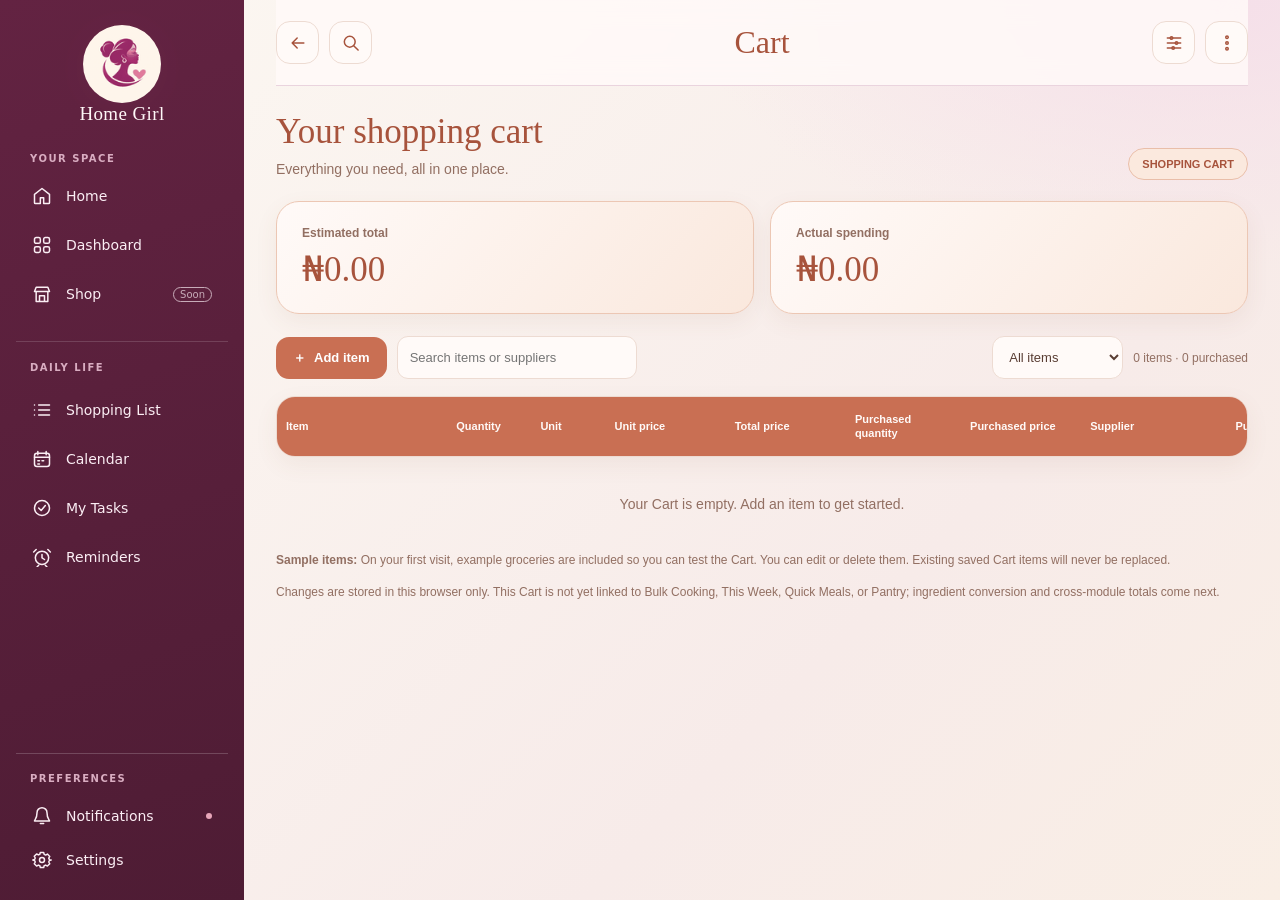
==== nourishment/cart.html @ fc5a4ea6 "HG-CART-005: align Cart header controls with Bulk Cooking and label demo items" ====
<!DOCTYPE html>
<html lang="en">
<head>
<meta charset="UTF-8">
<meta name="viewport" content="width=device-width, initial-scale=1.0">
<meta name="theme-color" content="#c96f53">
<title>Cart | Home Girl</title>
<link rel="stylesheet" href="homegirl-integration.css?v=hg-nourishment-001">
<link rel="stylesheet" href="hg-sidebar.css?v=hg-nour-006">
<link rel="stylesheet" href="cart.css?v=hg-cart-005">
</head>
<body data-hg-section="cart" >
<svg class="svg-defs" xmlns="http://www.w3.org/2000/svg" aria-hidden="true">
<symbol id="i-home" viewBox="0 0 24 24"><path d="m3 10 9-7 9 7v10a1 1 0 0 1-1 1h-6v-7h-4v7H4a1 1 0 0 1-1-1z"/></symbol>
<symbol id="i-grid" viewBox="0 0 24 24"><rect x="3" y="3" width="7" height="7" rx="2"/><rect x="14" y="3" width="7" height="7" rx="2"/><rect x="3" y="14" width="7" height="7" rx="2"/><rect x="14" y="14" width="7" height="7" rx="2"/></symbol>
<symbol id="i-store" viewBox="0 0 24 24"><path d="M3 9h18l-2-5H5zM5 9v12h14V9M9 21v-7h6v7"/></symbol>
<symbol id="i-list" viewBox="0 0 24 24"><path d="M8 6h13M8 12h13M8 18h13M3 6h.01M3 12h.01M3 18h.01"/></symbol>
<symbol id="i-calendar" viewBox="0 0 24 24"><rect x="3" y="5" width="18" height="16" rx="3"/><path d="M7 3v4M17 3v4M3 10h18M7 14h2M12 14h2M7 18h2"/></symbol>
<symbol id="i-check" viewBox="0 0 24 24"><circle cx="12" cy="12" r="9"/><path d="m8 12 3 3 5-6"/></symbol>
<symbol id="i-alarm" viewBox="0 0 24 24"><circle cx="12" cy="13" r="8"/><path d="M12 9v4l3 2M5 3 2 6M19 3l3 3M8 22l-2 2M16 22l2 2"/></symbol>
<symbol id="i-bell" viewBox="0 0 24 24"><path d="M18 8a6 6 0 0 0-12 0c0 8-3 8-3 10h18c0-2-3-2-3-10M10 21h4"/></symbol>
<symbol id="i-settings" viewBox="0 0 24 24"><path d="M10 3h4l.6 2.3 1.8.8 2.1-1.2 2.8 2.8-1.2 2.1.8 1.8L23 12l-2.1.6-.8 1.8 1.2 2.1-2.8 2.8-2.1-1.2-1.8.8L14 21h-4l-.6-2.1-1.8-.8-2.1 1.2-2.8-2.8 1.2-2.1-.8-1.8L1 12l2.1-.6.8-1.8-1.2-2.1 2.8-2.8 2.1 1.2 1.8-.8z"/><circle cx="12" cy="12" r="3"/></symbol>
<symbol id="i-chevron" viewBox="0 0 24 24"><path d="m9 5 7 7-7 7"/></symbol>
<symbol id="i-chef" viewBox="0 0 24 24"><path d="M6 14a5 5 0 0 1-1-10 5 5 0 0 1 7-1 5 5 0 0 1 7 1 5 5 0 0 1-1 10v6H6zM6 16h12"/></symbol>
<symbol id="i-heart" viewBox="0 0 24 24"><path d="M20 5a5 5 0 0 0-7 0l-1 1-1-1a5 5 0 0 0-7 7l8 9 8-9a5 5 0 0 0 0-7z"/></symbol>
<symbol id="i-lotus" viewBox="0 0 24 24"><path d="M12 20c-3-3-5-6-5-9 0-3 2-6 5-8 3 2 5 5 5 8 0 3-2 6-5 9zM12 20c-5 0-9-3-10-9 4 0 7 2 10 9zM12 20c5 0 9-3 10-9-4 0-7 2-10 9z"/></symbol>
<symbol id="i-tools" viewBox="0 0 24 24"><path d="m4 20 9-9M14 4a6 6 0 0 0 6 6l-5 5-6-6 5-5zM3 17l4 4M4 4l6 6"/></symbol>
<symbol id="i-coins" viewBox="0 0 24 24"><ellipse cx="12" cy="6" rx="8" ry="3"/><path d="M4 6v5c0 2 16 2 16 0V6M4 11v5c0 2 16 2 16 0v-5M4 16v3c0 3 16 3 16 0v-3"/></symbol>
<symbol id="i-spark" viewBox="0 0 24 24"><path d="m12 2 2.5 7.5L22 12l-7.5 2.5L12 22l-2.5-7.5L2 12l7.5-2.5z"/></symbol>
<symbol id="i-sun" viewBox="0 0 24 24"><circle cx="12" cy="12" r="4"/><path d="M12 2v3M12 19v3M2 12h3M19 12h3M5 5l2 2M17 17l2 2M5 19l2-2M17 7l2-2"/></symbol>
<symbol id="i-arrow" viewBox="0 0 24 24"><path d="m5 12 14 0M13 6l6 6-6 6"/></symbol>
<symbol id="i-back" viewBox="0 0 24 24"><path d="m15 5-7 7 7 7"/></symbol>
</svg>
<aside class="sidebar" id="desktop-sidebar" aria-label="Main navigation">
 <button class="sidebar-edge-toggle" id="sidebar-edge-toggle" type="button" aria-label="Collapse sidebar" aria-controls="desktop-sidebar" aria-expanded="true" title="Collapse sidebar"><svg><use href="#i-chevron"/></svg></button>
 <div class="sidebar-scroll">
 <div class="sidebar-brand"><img src="../assets/home-girl-logo.png" alt="Home Girl logo"><span class="sidebar-brand-title">Home Girl</span></div>
 <div class="sidebar-section-label">YOUR SPACE</div>
 <nav class="side-links">
  <a class="nav-item" href="../index.html"><svg><use href="#i-home"/></svg><span class="nav-text">Home</span></a>
  <a class="nav-item" href="../index.html?view=dashboard"><svg><use href="#i-grid"/></svg><span class="nav-text">Dashboard</span></a>
  <a class="nav-item" href="../index.html?view=shop"><svg><use href="#i-store"/></svg><span class="nav-text">Shop</span> <span class="soon nav-text">Soon</span></a>
  <div class="sidebar-section-label secondary-label">DAILY LIFE</div>
  <a class="nav-item" href="../index.html?view=shopping"><svg><use href="#i-list"/></svg><span class="nav-text">Shopping List</span></a>
  <a class="nav-item" href="../index.html?view=calendar"><svg><use href="#i-calendar"/></svg><span class="nav-text">Calendar</span></a>
  <a class="nav-item" href="../index.html?view=tasks"><svg><use href="#i-check"/></svg><span class="nav-text">My Tasks</span></a>
  <a class="nav-item" href="../index.html?view=reminders"><svg><use href="#i-alarm"/></svg><span class="nav-text">Reminders</span></a>
 </nav>
 <div class="sidebar-foot"><div class="sidebar-section-label">PREFERENCES</div><a class="nav-item" href="../index.html?view=notifications"><svg><use href="#i-bell"/></svg><span class="nav-text">Notifications</span> <span class="tiny-dot"></span></a><a class="nav-item" href="../index.html?view=settings"><svg><use href="#i-settings"/></svg><span class="nav-text">Settings</span></a></div>
 </div>
</aside><header class="hg-mobile-shell" aria-label="Home Girl mobile header">
  <a class="hg-mobile-brand" href="../index.html" aria-label="Home Girl Home"><img src="../assets/home-girl-logo.png" alt="Home Girl logo"></a>
  <div class="hg-mobile-header-actions">
    <a class="hg-mobile-action" href="../index.html?view=notifications" aria-label="Notifications"><svg aria-hidden="true"><use href="#i-bell"/></svg></a>
    <a class="hg-mobile-action" href="../index.html?view=settings" aria-label="Settings"><svg aria-hidden="true"><use href="#i-settings"/></svg></a>
  </div>
</header>
<p class="hg-mobile-system-kicker">NOURISHMENT OS</p>
  <header class="app-header">
    <nav class="header-side" aria-label="Page navigation">
      <a class="icon-button cart-back-button" href="nourishment-os.html" aria-label="Back to Nourishment OS" title="Back to Nourishment OS"><svg viewBox="0 0 24 24" aria-hidden="true"><path d="M19 12H5m6-6-6 6 6 6"/></svg></a>
      <button class="icon-button cart-header-search" id="cartHeaderSearch" type="button" aria-label="Search Cart" title="Search Cart"><svg viewBox="0 0 24 24" aria-hidden="true"><circle cx="10.5" cy="10.5" r="6.5"/><path d="m15.5 15.5 5 5"/></svg></button>
      <span class="cart-mobile-mark" aria-hidden="true"><svg viewBox="0 0 24 24"><path d="M3 5h2l2.3 11h11.5l2-8H6M10 20h.01M18 20h.01"/></svg></span>
    </nav>
    <div class="header-title">Cart</div>
    <nav class="header-side right" aria-label="Page tools">
      <button class="icon-button" id="cartHeaderFilter" type="button" aria-label="Filter Cart" title="Filter Cart"><svg viewBox="0 0 24 24" aria-hidden="true"><path d="M4 6h16M4 12h16M4 18h16"/><circle cx="9" cy="6" r="1.5"/><circle cx="15" cy="12" r="1.5"/><circle cx="11" cy="18" r="1.5"/></svg></button>
      <button class="icon-button" id="cartHeaderMore" type="button" aria-label="More Cart options" aria-expanded="false" aria-controls="cartMorePanel" title="More Cart options"><svg viewBox="0 0 24 24" aria-hidden="true"><circle cx="12" cy="5" r="1.5"/><circle cx="12" cy="12" r="1.5"/><circle cx="12" cy="19" r="1.5"/></svg></button>
    </nav>
  </header>
  <div class="cart-more-panel" id="cartMorePanel" hidden>
    <button type="button" id="cartMoreAdd">Add an item</button>
    <button type="button" id="cartClearFilters">Clear search and filters</button>
  </div>
  <main class="main-content">
    <section class="cart-intro" aria-label="Cart introduction">
      <div><h1>Your shopping cart</h1><p>Everything you need, all in one place.</p></div>
      <span class="cart-tag">SHOPPING CART</span>
    </section>
    <section class="cart-totals" aria-label="Cart totals">
      <div class="cart-total"><span>Estimated total</span><strong id="estimatedTotal" aria-live="polite">₦0.00</strong></div>
      <div class="cart-total"><span>Actual spending</span><strong id="actualTotal" aria-live="polite">₦0.00</strong></div>
    </section>
    <div class="cart-toolbar">
      <div class="cart-tools-left">
        <button id="cartAdd" class="cart-add" type="button"><span aria-hidden="true">＋</span> Add item</button>
        <input id="cartSearch" class="cart-search" type="search" placeholder="Search items or suppliers" aria-label="Search Cart">
      </div>
      <div class="cart-tools-right">
        <select id="cartFilter" class="cart-filter" aria-label="Filter Cart"><option value="all">All items</option><option value="unpurchased">Not purchased</option><option value="purchased">Purchased</option></select>
        <span id="cartCount" class="cart-count" aria-live="polite">0 items · 0 purchased</span>
      </div>
    </div>
    <section aria-label="Cart items">
      <div class="cart-table-shell" role="region" aria-label="Shopping Cart table, horizontally scrollable on tablets" tabindex="0">
        <table class="cart-table">
          <thead><tr>
            <th scope="col">Item</th>
            <th scope="col">Quantity</th>
            <th scope="col">Unit</th>
            <th scope="col">Unit price</th>
            <th scope="col">Total price</th>
            <th scope="col">Purchased quantity</th>
            <th scope="col">Purchased price</th>
            <th scope="col">Supplier</th>
            <th scope="col">Purchased</th>
            <th scope="col">Date</th>
            <th scope="col" aria-label="Item actions"></th>
          </tr></thead>
          <tbody id="cartRows"></tbody>
        </table>
      </div>
      <p id="cartEmpty" class="cart-empty">Your Cart is empty. Add an item to get started.</p>
      <p class="cart-note"><strong>Sample items:</strong> On your first visit, example groceries are included so you can test the Cart. You can edit or delete them. Existing saved Cart items will never be replaced.</p>
      <p class="cart-note">Changes are stored in this browser only. This Cart is not yet linked to Bulk Cooking, This Week, Quick Meals, or Pantry; ingredient conversion and cross-module totals come next.</p>
      <p id="cartStatus" class="cart-note" role="status"></p>
    </section>
  </main>
<script src="cart.js?v=hg-cart-005"></script>
<script src="hg-sidebar.js?v=hg-nour-002" defer></script>
<nav class="hg-mobile-bottom-nav" aria-label="Primary navigation">
  <a href="../index.html?view=dashboard"><svg aria-hidden="true"><use href="#i-grid"/></svg><span>Dashboard</span></a>
  <a class="selected" href="../index.html"><svg aria-hidden="true"><use href="#i-home"/></svg><span>Home</span></a>
  <a href="../index.html?view=shop"><svg aria-hidden="true"><use href="#i-store"/></svg><span>Shop</span></a>
</nav>
</body>
</html>
---- nourishment/homegirl-integration.css ----
/* HG-NOUR-001 — Home Girl | Rich Soft Premium integration layer.
   Imported screen styles and scripts remain intact. This sheet handles only
   common application chrome, colour harmony, consistent typography/spacing.
   Per-section accent colours are intentionally retained. */
:root{
  --hg-plum:#722b4d;--hg-plum-deep:#4e2039;--hg-cream:#fffaf8;
  --hg-paper:#fbf6f2;--hg-rose:#eed5df;--hg-muted:#8c7180;
  --hg-shadow:0 10px 34px rgba(94,46,73,.11);
  --paper:#f8eee9;--paper-light:#fff7f1;--paper2:#f8eee9;
  --ink:#54283e;--brown:#725665;--warm-brown:#725665;
  --parchment:#f8eee9;--cream:#fffaf8;
  --plum:#722b4d;--deep-plum:#722b4d;--deep-plum-dark:#4e2039;
  --blue:#607b9b;--menu-blue:#607b9b;
  --cook:#833653;--green:#69835f;--ochre:#ad8536;
  --coral:#cb806c;--teal:#548986;--mauve:#916583;
}
html,body{max-width:100%;overflow-x:clip}
body{
  background:radial-gradient(ellipse 57% 41% at 95% 0%,#f5dfe9 0%,transparent 72%),
    linear-gradient(135deg,#fcf8f2,#f7ebe9 68%,#f9eee5)!important;
  min-height:100dvh;color:#54283e;
  padding-left:224px;
}
body::before,body:before{background:none!important;pointer-events:none}
body,button,input,textarea,select{font-family:Arial,Helvetica,sans-serif}
h1,h2,h3,.card strong,.header-title,.menu-title,.section-title,.intro h1,
.dish-name,.title,.panel-title{font-family:Georgia,'Times New Roman',serif}
button,a,[role="button"]{-webkit-tap-highlight-color:transparent}
a:focus-visible,button:focus-visible,input:focus-visible,select:focus-visible,textarea:focus-visible{
 outline:3px solid #b66e93!important;outline-offset:3px;
}
/* Shared desktop navigation: same dark plum rail and small brand as the Home Screen. */
.hg-shell-nav{
 position:fixed;z-index:60;inset:0 auto 0 0;width:224px;
 display:flex;flex-direction:column;gap:24px;padding:24px 16px 20px;
 background:linear-gradient(178deg,#67223f,#4d1b35 70%,#39182c);
 border-right:1px solid #3b1e31;
 box-shadow:5px 0 25px #44132b1b;
 color:#fff8f5;overflow-y:auto;overscroll-behavior:contain;
 scrollbar-width:thin;scrollbar-color:#9f6d85 transparent;
}
.hg-shell-brand{display:flex;align-items:center;gap:10px;flex-shrink:0;color:#fff8f4;font:24px Georgia,serif;letter-spacing:-.025em}
.hg-shell-brand img{width:50px;height:50px;object-fit:contain;border-radius:12px}
.hg-shell-nav nav{display:flex!important;flex-direction:column!important;align-items:stretch!important;
 gap:7px!important;width:100%;padding:0;margin:0;font-family:Arial,Helvetica,sans-serif!important;
 font-size:13px!important}
.hg-shell-nav nav a{color:#f0dce6!important;text-decoration:none!important;
 border:1px solid transparent;border-radius:13px;padding:13px 12px;
 display:flex;align-items:center;gap:12px;min-height:45px;white-space:normal;
 font-family:Arial,Helvetica,sans-serif!important;transform:none!important}
.hg-shell-nav nav a:hover,.hg-shell-nav nav a:focus-visible{
 color:#fff!important;background:#ffffff1c!important;border-color:#ffffff25}
.hg-shell-nav nav a[aria-current="page"]{
 background:#f2d6e3!important;color:#57243f!important;border-color:#f8e6ee!important;
 box-shadow:0 5px 12px #2a0f211c}
.hg-shell-nav nav a span{display:inline}
.hg-shell-tagline{margin-top:auto;color:#e5b5c9;font:italic 13px Georgia,serif;line-height:1.6}
.hg-mobile-shell{display:none}
/* Legacy screen headers are functional subheaders beneath the common shell. */
body .site-header,body .app-header{
 background:#fffaf8d9!important;backdrop-filter:blur(12px);
 border-bottom:1px solid #ead4de!important;
 color:var(--hg-plum-deep);
}
body .site-header{padding-left:clamp(18px,3vw,45px);padding-right:clamp(18px,3vw,45px)}
body .site-header nav a{color:var(--hg-plum-deep)}
body .site-header nav a:hover{color:var(--hg-plum)}
/* Form fields and panels get a shared elevated surface rather than heavy parchment. */
body input:not([type="checkbox"]):not([type="radio"]),
body select,body textarea{
 border-radius:11px;
}
body .panel,body .card,body .dish-row,body .popover,
body .table-wrap,body .menu-board,body .form-panel{
 box-shadow:var(--hg-shadow);
}
/* Nourishment landing: retain identity by section, but use Home Girl card proportions. */
body[data-hg-section="landing"] main{max-width:1090px}
body[data-hg-section="landing"] .intro{margin-bottom:34px}
body[data-hg-section="landing"] h1{font:400 clamp(33px,3.5vw,49px)/1.14 Georgia,serif;color:var(--hg-plum)}
body[data-hg-section="landing"] .system-grid{gap:17px;grid-template-columns:repeat(3,minmax(0,1fr))}
body[data-hg-section="landing"] .system-grid .card{
 min-height:205px;border-width:1px!important;border-radius:23px;
 background:#fffcf9;padding:23px;gap:11px;box-shadow:var(--hg-shadow);
}
body[data-hg-section="landing"] .system-grid .card .icon{width:75px;height:75px}
body[data-hg-section="landing"] .system-grid .card strong{font:400 22px/1.18 Georgia,serif}
body[data-hg-section="landing"] .system-grid .card.menu{background:#d9e5f0;color:#456583}
body[data-hg-section="landing"] .system-grid .card.cook{background:#edc9d8;color:#7d3455}
body[data-hg-section="landing"] .system-grid .card.week{background:#dbe8d6;color:#5c7955}
body[data-hg-section="landing"] .system-grid .card.maker{background:#f3dfb7;color:#906824}
body[data-hg-section="landing"] .system-grid .card.shopping{background:#f4d6c9;color:#ad6654}
body[data-hg-section="landing"] .system-grid .card.pantry{background:#cfe8e3;color:#497a74}
body[data-hg-section="landing"] .system-grid .card.history{background:#e5d1e3;color:#805778}
body[data-hg-section="landing"] .system-grid .card:hover{transform:translateY(-3px);filter:saturate(1.07)}
body[data-hg-section="landing"] .system-grid .card.hg-pending{cursor:not-allowed;opacity:.83}
body[data-hg-section="landing"] .system-grid .card.hg-pending::after{
 content:'COMING LATER';font:700 9px Arial,sans-serif;letter-spacing:.11em;
 background:#fffaf8bd;border-radius:999px;padding:6px 9px;color:#69435a;
}
body[data-hg-section="landing"] .history{grid-column:auto}
/* Accent choices still belong to each section, rather than forcing all pages plum. */
body[data-hg-section="menu"]{--menu-blue:#5b7897}
body[data-hg-section="cook"]{--deep-plum:#853a59;--deep-plum-dark:#622344}
body[data-hg-section="week"]{--green:#69835f}
body[data-hg-section="form"]{--menu-blue:#5b7897}
@media(max-width:1050px){
 body{padding-left:190px}
 .hg-shell-nav{width:190px;padding-inline:10px}
 .hg-shell-brand{font-size:21px}
 body[data-hg-section="landing"] .system-grid{grid-template-columns:repeat(2,minmax(0,1fr))}
}
@media(max-width:759px){
 body{padding-left:0;padding-top:65px;touch-action:pan-y pinch-zoom}
 .hg-shell-nav{display:none}
 .hg-mobile-shell{
  display:flex;align-items:center;justify-content:space-between;gap:12px;
  position:fixed;z-index:70;top:0;left:0;right:0;height:65px;
  padding:9px 17px;background:#fff9f7ec;backdrop-filter:blur(15px);
  border-bottom:1px solid #ead4de;box-shadow:0 3px 14px #62234212;
 }
 .hg-mobile-shell a{font:700 12px Arial,sans-serif;color:#652742;text-decoration:none;
  border-radius:10px;padding:8px 10px;white-space:nowrap}
 .hg-mobile-shell a:first-child{display:flex;align-items:center;gap:8px;font:20px Georgia,serif;padding:0}
 .hg-mobile-shell img{height:42px;width:42px;object-fit:contain;border-radius:10px}
 body .site-header,body .app-header{min-height:66px}
 body[data-hg-section="landing"] .system-grid{grid-template-columns:repeat(2,minmax(0,1fr));gap:11px}
 body[data-hg-section="landing"] .system-grid .card{min-height:153px;padding:15px 10px;border-radius:19px}
 body[data-hg-section="landing"] .system-grid .card .icon{width:55px;height:55px}
 body[data-hg-section="landing"] .system-grid .card strong{font-size:17px;text-align:center}
 body[data-hg-section="landing"] main{width:min(100% - 30px,520px);padding:30px 0 68px}
 body[data-hg-section="landing"] .intro{margin-bottom:23px}
 body[data-hg-section="landing"] h1{font-size:clamp(30px,8vw,42px)}
 body[data-hg-section="landing"] footer{padding-top:35px}
}
@media(max-width:380px){
 .hg-mobile-shell{padding-inline:11px}
 .hg-mobile-shell a:first-child{font-size:18px}
 body[data-hg-section="landing"] .system-grid .card{min-height:143px}
}
/* Landing uses the Home Girl rail or mobile brand strip as its single header. */
body[data-hg-section="landing"] > .site-header{display:none}
body[data-hg-section="landing"] .system-grid .card.history{width:auto}
/* Finish the seven-card Nourishment grid with a centered History card. */
body[data-hg-section="landing"] .system-grid .card.history{
 grid-column:2;justify-self:stretch;width:auto;
}
body[data-hg-section="form"] .site-header .brand{display:none}
@media(max-width:1050px){
 body[data-hg-section="landing"] .system-grid .card.history{
  grid-column:1/-1;width:calc((100% - 17px)/2);justify-self:center;
 }
}
@media(max-width:759px){
 body[data-hg-section="landing"] .system-grid .card.history{
  width:calc((100% - 11px)/2);
 }
}
---- nourishment/hg-sidebar.css ----
/* HG-NOUR-002. Matched to the Home Girl desktop sidebar and system-card rhythm.
   Existing Nourishment navigation, scripts and section accent colours are preserved. */
:root{--plum:#632342;--shadow:0 12px 32px rgba(98,35,66,.08),0 2px 6px rgba(98,35,66,.03)}
body{padding-left:244px!important}
.svg-defs{position:absolute;width:0;height:0;overflow:hidden}
.sidebar,.sidebar *{box-sizing:border-box}
.sidebar{
  position:fixed;inset:0 auto 0 0;z-index:60;
  display:flex;flex-direction:column;width:244px;height:100dvh;min-height:0;
  padding:0;overflow:visible;color:#fff8f8;
  background:linear-gradient(160deg,#632342,#4e1c34);
  transition:width .22s ease;
  font-family:Inter,ui-sans-serif,system-ui,-apple-system,BlinkMacSystemFont,"Segoe UI",sans-serif
}
.sidebar-scroll{display:flex;flex-direction:column;gap:0;min-height:0;height:100%;width:100%;
 padding:25px 16px 18px;overflow-y:auto;overflow-x:hidden;scrollbar-width:thin;
 scrollbar-color:#b78b9d transparent;overscroll-behavior:contain}
.sidebar-brand{display:flex;align-items:center;flex-direction:column;gap:0;margin-bottom:18px;
 font:19px Georgia,serif;letter-spacing:.02em}
.sidebar-brand img{width:78px;height:78px;object-fit:cover;border-radius:50%;mix-blend-mode:screen;
 filter:drop-shadow(0 4px 12px #29071d40)}
.sidebar-section-label{font:750 10px Inter,ui-sans-serif,system-ui,sans-serif;letter-spacing:.15em;
 color:#d9adc1;padding:6px 14px 10px;margin-top:4px;white-space:nowrap;overflow:hidden}
.sidebar-section-label.secondary-label{margin-top:20px;padding-top:20px;border-top:1px solid #ffffff26}
.sidebar .side-links{display:flex!important;flex-direction:column!important;align-items:stretch!important;
 gap:5px!important;width:100%;font-size:14px!important}
.sidebar .nav-item{display:flex;align-items:center;gap:14px;min-height:44px;flex-shrink:0;
 padding:0 16px;border:0;border-radius:14px;background:transparent;
 color:#fbeef4;text-decoration:none;text-align:left;white-space:nowrap;
 font:400 14px Inter,ui-sans-serif,system-ui,sans-serif;transition:background .15s;transform:none!important}
.sidebar .nav-item svg{height:20px;width:20px;flex:none;stroke:currentColor;stroke-width:1.8}
.sidebar .nav-item:hover,.sidebar .nav-item:focus-visible{background:#ffffff17;color:#fbeef4}
.sidebar .nav-item.active{background:linear-gradient(120deg,#fff8f6,#f4dfe4);
 color:var(--plum);box-shadow:0 7px 18px #340d2530;font-weight:700}
.sidebar .nav-text{min-width:0;white-space:nowrap;overflow:hidden;text-overflow:ellipsis}
.sidebar .soon{font-size:10px;opacity:.68;border:1px solid currentColor;border-radius:20px;
 padding:1px 6px;margin-left:auto}
.sidebar-foot{margin-top:auto;padding-top:15px;border-top:1px solid #ffffff30;flex-shrink:0}
.sidebar-foot .sidebar-section-label{padding-top:0}
.sidebar .tiny-dot{width:6px;height:6px;border-radius:50%;background:#e7a6b9;margin-left:auto}
.sidebar-edge-toggle{position:absolute;top:112px;right:-14px;width:28px;height:44px;
 display:flex;align-items:center;justify-content:center;border:1px solid #e6d2dc;
 border-radius:20px;background:#fff7fa;color:var(--plum);box-shadow:0 4px 13px #4b173628;
 opacity:0;pointer-events:auto;transform:translateX(-5px);
 transition:opacity .18s,transform .18s;z-index:8;cursor:pointer}
.sidebar:hover .sidebar-edge-toggle,.sidebar-edge-toggle:hover,.sidebar-edge-toggle:focus-visible{
 opacity:1;transform:translateX(0)}
.sidebar-edge-toggle svg{width:17px;height:17px;transform:rotate(180deg);
 stroke:currentColor;fill:none;stroke-width:1.8}
body.sidebar-collapsed{padding-left:58px!important}
body.sidebar-collapsed .sidebar{width:58px}
body.sidebar-collapsed .sidebar-scroll{padding:17px 6px 14px}
body.sidebar-collapsed .sidebar-brand{margin:0 0 13px;min-height:40px}
body.sidebar-collapsed .sidebar-brand img{width:38px;height:38px}
body.sidebar-collapsed .sidebar-brand-title,body.sidebar-collapsed .sidebar-section-label,
body.sidebar-collapsed .sidebar .nav-text,body.sidebar-collapsed .sidebar .soon,
body.sidebar-collapsed .sidebar .tiny-dot{display:none}
body.sidebar-collapsed .sidebar .side-links{gap:7px!important}
body.sidebar-collapsed .sidebar .nav-item{min-height:43px;width:46px;
 margin-inline:auto;justify-content:center;padding:0;gap:0}
body.sidebar-collapsed .sidebar .nav-item svg{height:20px;width:20px}
body.sidebar-collapsed .sidebar-edge-toggle{opacity:1}
body.sidebar-collapsed .sidebar-edge-toggle svg{transform:none}
/* Match Home Girl's exact system-card size, text placement, border and radius. */
body[data-hg-section="landing"] .system-grid{gap:17px;grid-template-columns:repeat(3,minmax(0,1fr))}
body[data-hg-section="landing"] .system-grid .card{
 position:relative;display:flex;flex-direction:column;align-items:flex-start;justify-content:flex-start;
 text-align:left;min-height:178px;padding:21px;gap:0;
 border:1px solid rgba(96,43,72,.12)!important;border-radius:22px;
 box-shadow:0 7px 23px #62314A18;
 text-decoration:none;transition:transform .16s,box-shadow .16s; 
}
body[data-hg-section="landing"] .system-grid .card:hover,
body[data-hg-section="landing"] .system-grid .card:focus-visible{
 transform:translateY(-4px);box-shadow:0 16px 31px #62314A29;filter:none;
}
body[data-hg-section="landing"] .system-grid .card .icon{
 display:grid;place-items:center;flex:none;
 width:56px;height:57px;margin:0 0 19px;
}
body[data-hg-section="landing"] .system-grid .card .icon svg{
 width:35px;height:35px;stroke-width:1.8;
}
body[data-hg-section="landing"] .system-grid .card strong{
 display:block;text-align:left;
 font:730 16px/1.2 Inter,ui-sans-serif,system-ui,-apple-system,BlinkMacSystemFont,"Segoe UI",sans-serif;
 letter-spacing:-.025em;color:#54283E;
}
body[data-hg-section="landing"] .system-grid .card.hg-pending::after{
 position:absolute;right:12px;bottom:12px;margin:0;font-size:8px;
}
/* Keep a balanced centered seventh card while following the Home card grid. */
body[data-hg-section="landing"] .system-grid .card.history{grid-column:2;width:auto;justify-self:stretch}
@media(min-width:1600px){
 .sidebar{width:275px}body{padding-left:275px!important}
 body[data-hg-section="landing"] .system-grid .card{min-height:205px;padding:25px}
}
@media(min-width:760px) and (max-width:1020px){
 .sidebar{width:196px}.sidebar-scroll{padding:22px 10px 16px}
 body{padding-left:196px!important}
 body.sidebar-collapsed{padding-left:54px!important}
 body.sidebar-collapsed .sidebar{width:54px}
 body.sidebar-collapsed .sidebar-scroll{padding-inline:4px}
 body[data-hg-section="landing"] .system-grid{grid-template-columns:repeat(2,minmax(0,1fr))}
 body[data-hg-section="landing"] .system-grid .card{min-height:160px}
 body[data-hg-section="landing"] .system-grid .card.history{grid-column:1/-1;
 width:calc((100% - 17px)/2);justify-self:center}
}
@media(max-width:759px){
 body,body.sidebar-collapsed{padding-left:0!important}
 .sidebar{display:none}
 body[data-hg-section="landing"] .system-grid{grid-template-columns:repeat(2,minmax(0,1fr));gap:12px}
 body[data-hg-section="landing"] .system-grid .card{
   min-height:153px;padding:15px;border-radius:20px
 }
 body[data-hg-section="landing"] .system-grid .card .icon{
   width:48px;height:49px;margin-bottom:13px
 }
 body[data-hg-section="landing"] .system-grid .card .icon svg{width:31px;height:31px}
 body[data-hg-section="landing"] .system-grid .card strong{
   font-size:14px;line-height:1.2;text-align:left
 }
 body[data-hg-section="landing"] .system-grid .card.history{
   grid-column:1/-1;width:calc((100% - 12px)/2);justify-self:center
 }
}
@media(max-width:380px){
 body[data-hg-section="landing"] .system-grid .card{min-height:143px}
}
@media(prefers-reduced-motion:reduce){
 .sidebar,.sidebar-edge-toggle,body[data-hg-section="landing"] .system-grid .card{transition:none}
}

/* HG-NOUR-003 — Screenshot-matched Home Girl visual parity.
   Keep the individual Nourishment card palettes; correct shared metrics only. */
.sidebar .nav-item svg,
.sidebar .sidebar-edge-toggle svg{
 display:block!important;
 width:20px!important;height:20px!important;
 flex:0 0 20px!important;
 fill:none!important;stroke:currentColor!important;stroke-width:1.8!important;
 stroke-linecap:round!important;stroke-linejoin:round!important;
 visibility:visible!important;opacity:1!important;
}
.sidebar .nav-item svg use{stroke:inherit;fill:none}
.sidebar .nav-item.active{background:linear-gradient(120deg,#fff8f6,#f4dfe4)!important;color:#632342!important}
body[data-hg-section="landing"] .intro{
 display:flex;flex-direction:column;align-items:flex-start;text-align:left;
 margin-bottom:24px;padding:4px 0 12px;
}
body[data-hg-section="landing"] .intro .ornament{display:none}
body[data-hg-section="landing"] .intro h1{
 font:400 clamp(28px,3vw,40px)/1.15 Georgia,"Times New Roman",serif;
 color:#632342;letter-spacing:-.025em;text-align:left;
}
body[data-hg-section="landing"] .system-grid .card .icon{
 display:flex;align-items:center;justify-content:flex-start;
 width:56px;height:57px;margin:0 0 19px;
}
body[data-hg-section="landing"] .system-grid .card .icon svg{
 display:block;width:48px!important;height:48px!important;
 max-width:48px;max-height:48px;fill:none;
 stroke:currentColor;stroke-width:6!important;
 stroke-linecap:round;stroke-linejoin:round;
}
body[data-hg-section="landing"] .system-grid .card strong{
 color:#54283e!important;font-weight:730!important;
 font-family:Inter,ui-sans-serif,system-ui,-apple-system,BlinkMacSystemFont,"Segoe UI",sans-serif!important;
 text-align:left!important;letter-spacing:-.025em!important;
}
body[data-hg-section="landing"] .system-grid .card{
 min-height:178px;justify-content:flex-start;text-align:left;
 border-width:1px!important;border-style:solid!important;
 border-color:rgba(96,43,72,.12)!important;
}
@media(min-width:1600px){
 body[data-hg-section="landing"] .system-grid .card{min-height:205px}
}
@media(max-width:759px){
 body[data-hg-section="landing"] .intro{margin-bottom:18px}
 body[data-hg-section="landing"] .intro h1{font-size:clamp(26px,7vw,35px)}
 body[data-hg-section="landing"] .system-grid .card{min-height:153px}
 body[data-hg-section="landing"] .system-grid .card .icon{width:48px;height:49px;margin-bottom:13px}
 body[data-hg-section="landing"] .system-grid .card .icon svg{
   width:38px!important;height:38px!important;stroke-width:6!important}
 body[data-hg-section="landing"] .system-grid .card strong{font-size:14px!important}
}

/* HG-NOUR-004 — Shared Home Girl card details and mobile navigation.
   These overrides follow the original Nourishment styles without modifying the
   individual section card fills, application data, or desktop vertical rail. */
body[data-hg-section="landing"] .system-grid .card .icon,
body[data-hg-section="landing"] .system-grid .card .icon svg{
 color:#54283e!important;
 stroke:currentColor!important;
}
body[data-hg-section="landing"] .system-grid .card .hg-card-subtitle{
 display:block;
 font:400 12px/1.3 Inter,ui-sans-serif,system-ui,-apple-system,BlinkMacSystemFont,"Segoe UI",sans-serif;
 color:#745467;
 margin-top:6px;
 text-align:left;
 max-width:100%;
}
.hg-mobile-bottom-nav{display:none}
@media(max-width:759px){
  /* Home Screen header: same logo, actions, sizing and soft surfaces. */
  body,body.sidebar-collapsed{padding-top:0!important}
  .hg-mobile-shell{
    position:relative!important;top:auto!important;left:auto!important;right:auto!important;
    z-index:20;display:flex;align-items:center;justify-content:space-between;
    gap:10px;min-height:91px;height:auto;padding:16px 20px 4px;
    background:transparent!important;backdrop-filter:none!important;
    border:0!important;box-shadow:none!important;
  }
  .hg-mobile-brand{
    flex:none;display:flex;align-items:center;justify-content:center;
    padding:0!important;border:0!important;text-decoration:none;
  }
  .hg-mobile-shell .hg-mobile-brand img{
    width:62px;height:62px;object-fit:cover;border-radius:50%;
    mix-blend-mode:multiply;
  }
  .hg-mobile-system-name{
    color:#9b7487;
    font:700 10px/1.2 Inter,ui-sans-serif,system-ui,sans-serif;
    letter-spacing:.09em;text-transform:uppercase;text-align:center;
    margin-inline:auto;
  }
  .hg-mobile-header-actions{display:flex;gap:9px;flex:none}
  .hg-mobile-shell .hg-mobile-action{
    position:relative;display:grid;place-items:center;
    flex:none;padding:0!important;
    width:43px;height:43px;border-radius:15px;
    border:1px solid #efdce2;
    background:#fffaf8;color:#632342;
    box-shadow:0 5px 14px #6323420a;
  }
  .hg-mobile-action svg{width:21px;height:21px;fill:none;stroke:currentColor;stroke-width:1.8}
  .hg-mobile-notification-dot{
    position:absolute;right:9px;top:8px;width:7px;height:7px;
    background:#cb5c76;border:1px solid white;border-radius:50%;
  }
  /* Keep sub-screen search, filter, back and add controls; make them a quiet in-app toolbar. */
  body:not([data-hg-section="landing"]) > .site-header,
  body:not([data-hg-section="landing"]) > .app-header{
    background:transparent!important;
    backdrop-filter:none!important;
    box-shadow:none!important;
    border:0!important;
    min-height:55px;
  }
  body[data-hg-section="landing"] > .site-header{display:none!important}
  /* Same fixed bottom navigation used in the Home Screen. */
  .hg-mobile-bottom-nav{
    position:fixed;z-index:80;left:0;right:0;bottom:0;
    display:grid;grid-template-columns:repeat(3,minmax(0,1fr));
    gap:5px;padding:9px 18px calc(9px + env(safe-area-inset-bottom));
    background:#fffaf9eb;backdrop-filter:blur(15px);
    border-top:1px solid #efdee4;box-shadow:0 -5px 28px #7036500b;
    font-family:Inter,ui-sans-serif,system-ui,sans-serif;
  }
  .hg-mobile-bottom-nav a{
    display:flex;flex-direction:column;align-items:center;justify-content:center;gap:5px;
    min-height:57px;padding:0;border:0;border-radius:14px;
    text-decoration:none;background:transparent;color:#927485;
    font:400 11px/1.2 Inter,ui-sans-serif,system-ui,sans-serif;
  }
  .hg-mobile-bottom-nav a svg{
    width:22px;height:22px;fill:none;stroke:currentColor;stroke-width:1.8;
  }
  .hg-mobile-bottom-nav a.selected{background:#f5e2e8;color:#632342;font-weight:750}
  .hg-mobile-bottom-nav a:focus-visible,.hg-mobile-action:focus-visible{
    outline:3px solid #b56082;outline-offset:3px;
  }
  /* Prevent fixed navigation from covering forms and meal-planning controls. */
  body>main,body>.main-content{
    padding-bottom:calc(120px + env(safe-area-inset-bottom))!important;
  }
  body[data-hg-section="landing"] .system-grid .card .hg-card-subtitle{
    font-size:11px;line-height:1.3;margin-top:6px;
  }
}
@media(max-width:380px){
 .hg-mobile-shell{padding-inline:13px;gap:6px}
 .hg-mobile-header-actions{gap:6px}
 .hg-mobile-system-name{font-size:9px;letter-spacing:.04em}
}

/* HG-NOUR-005 — Match the Home Screen's unbroken phone header and icon line weight.
   Keep Nourishment's unique palette, existing typography, card geometry and controls. */
body[data-hg-section="landing"] .system-grid .card .icon svg{
  stroke-width:3.8!important;
}
@media(max-width:759px){
  .hg-mobile-shell{
    justify-content:space-between!important;
    padding:16px 18px 4px!important;
    gap:0!important;
  }
  .hg-mobile-header-actions{margin-left:auto;gap:9px!important}
  .hg-mobile-system-kicker{
    display:block;
    margin:7px 0 0;
    padding:0 20px;
    font:750 10px/1.3 Inter,ui-sans-serif,system-ui,sans-serif;
    letter-spacing:.15em;
    text-transform:uppercase;
    color:#9b7487;
  }
  /* Keep the section identity below the Home-style header, directly before
     the Nourishment landing introduction or the sub-screen's title toolbar. */
  body[data-hg-section="landing"] .intro{padding-top:5px}
  body[data-hg-section="landing"] .system-grid .card .icon svg{
    stroke-width:3.8!important;
  }
}
@media(min-width:760px){
  .hg-mobile-system-kicker{display:none}
}

/* HG-NAV-004: force identical Home-style icon centring in Nourishment phone header.
   Older .hg-mobile-shell a:first-child declarations must not shift the bell. */
@media(max-width:759px){
  .hg-mobile-shell .hg-mobile-header-actions{
    display:flex!important;align-items:center;justify-content:center;gap:9px;
  }
  .hg-mobile-shell .hg-mobile-header-actions a.hg-mobile-action,
  .hg-mobile-shell .hg-mobile-header-actions a.hg-mobile-action:first-child{
    display:flex!important;align-items:center!important;justify-content:center!important;
    flex:0 0 43px!important;width:43px!important;height:43px!important;
    padding:0!important;margin:0!important;line-height:1!important;
    font-family:Inter,ui-sans-serif,system-ui,sans-serif!important;
  }
  .hg-mobile-shell .hg-mobile-header-actions .hg-mobile-action svg{
    display:block!important;position:static!important;
    width:21px!important;height:21px!important;
    flex:none!important;margin:0!important;
    fill:none!important;stroke:currentColor!important;stroke-width:1.8!important;
  }
  .hg-mobile-shell .hg-mobile-header-actions .hg-mobile-action .hg-mobile-notification-dot{
    display:none!important;
  }
}

/* HG-NOUR-006 — Desktop-only Nourishment OS identifier.
   The vertical sidebar is intentionally unchanged. The phone keeps its
   existing system label in the approved position below the mobile header. */
body[data-hg-section="landing"] .intro .hg-desktop-system-kicker{
  display:block;
  margin:0 0 10px;
  padding:0;
  font:750 10px/1.3 Inter,ui-sans-serif,system-ui,-apple-system,BlinkMacSystemFont,"Segoe UI",sans-serif;
  letter-spacing:.15em;
  text-transform:uppercase;
  color:#9b7487;
  align-self:flex-start;
  text-align:left;
}
@media(max-width:759px){
  body[data-hg-section="landing"] .intro .hg-desktop-system-kicker{display:none}
}
---- nourishment/cart.css ----
/* HG-CART-004 — Bulk Cooking-inspired Cart, retaining the Cart coral accent. */
body[data-hg-section="cart"]{
 --cart:#c96f53;--cart-dark:#a7533c;--cart-ink:#593d33;
 --cart-muted:#926f62;--cart-paper:#fffaf8;--cart-border:#eddbd2;
 margin:0;min-height:100vh;box-sizing:border-box;color:var(--cart-ink);
 background:#f8eee4 url("hg-background.png") center top/cover fixed;
 font-family:Georgia,"Times New Roman",serif;
}
body[data-hg-section="cart"] *{box-sizing:border-box}
body[data-hg-section="cart"] button,body[data-hg-section="cart"] input,body[data-hg-section="cart"] select{font:inherit}
body[data-hg-section="cart"] .app-header,body[data-hg-section="cart"] .main-content{
 width:min(calc(100% - 64px),1380px);margin-inline:auto;
}
body[data-hg-section="cart"] .app-header{display:grid;grid-template-columns:1fr auto 1fr;align-items:center;gap:12px;min-height:86px;border-bottom:1px solid var(--cart-border)}
body[data-hg-section="cart"] .header-side{display:flex;align-items:center;gap:10px}
body[data-hg-section="cart"] .header-side.right{justify-content:flex-end}
body[data-hg-section="cart"] .header-title{font:400 clamp(23px,3vw,32px)/1.2 Georgia,serif;color:var(--cart-dark)}
body[data-hg-section="cart"] .icon-button{display:grid;place-items:center;width:43px;height:43px;border:1px solid var(--cart-border);border-radius:14px;background:var(--cart-paper);color:var(--cart-dark);cursor:pointer;text-decoration:none}
body[data-hg-section="cart"] .icon-button svg{width:20px;height:20px;fill:none;stroke:currentColor;stroke-width:1.8;stroke-linecap:round;stroke-linejoin:round}
body[data-hg-section="cart"] .main-content{padding:25px 0 105px}
body[data-hg-section="cart"] .cart-intro{display:flex;align-items:end;justify-content:space-between;gap:12px;margin-bottom:21px}
body[data-hg-section="cart"] .cart-intro h1{font:400 clamp(26px,3vw,35px)/1.2 Georgia,serif;color:var(--cart-dark);margin:0 0 6px}
body[data-hg-section="cart"] .cart-intro p{color:var(--cart-muted);font:14px/1.5 Arial,sans-serif;margin:0}
body[data-hg-section="cart"] .cart-tag{display:flex;align-items:center;gap:7px;border:1px solid #e9bea9;border-radius:999px;padding:9px 13px;background:#fbe9de;color:var(--cart-dark);font:700 11px Arial,sans-serif;white-space:nowrap}
body[data-hg-section="cart"] .cart-totals{display:grid;grid-template-columns:repeat(2,minmax(0,1fr));gap:16px;margin-bottom:22px}
body[data-hg-section="cart"] .cart-total{padding:22px 25px;border:1px solid #ecc7b4;border-radius:23px;background:linear-gradient(130deg,#fffaf8,#fae8dd);box-shadow:0 8px 23px #86513a12}
body[data-hg-section="cart"] .cart-total span{display:block;color:var(--cart-muted);font:700 12px/1.5 Arial,sans-serif;margin-bottom:7px}
body[data-hg-section="cart"] .cart-total strong{font:400 clamp(26px,3vw,35px)/1.2 Georgia,serif;color:var(--cart-dark)}
body[data-hg-section="cart"] .cart-toolbar{display:flex;justify-content:space-between;align-items:center;gap:12px;margin-bottom:17px;flex-wrap:wrap}
body[data-hg-section="cart"] .cart-tools-left,body[data-hg-section="cart"] .cart-tools-right{display:flex;align-items:center;gap:10px;flex-wrap:wrap}
body[data-hg-section="cart"] .cart-add{display:flex;align-items:center;gap:8px;border:0;border-radius:13px;padding:12px 17px;background:var(--cart);color:white;font:700 13px Arial,sans-serif;cursor:pointer}
body[data-hg-section="cart"] .cart-search,body[data-hg-section="cart"] .cart-filter{height:43px;border:1px solid var(--cart-border);border-radius:12px;background:var(--cart-paper);color:var(--cart-ink);padding:0 12px;min-width:0;font:13px Arial,sans-serif}
body[data-hg-section="cart"] .cart-search{width:min(240px,45vw)}
body[data-hg-section="cart"] .cart-count{font:12px Arial,sans-serif;color:var(--cart-muted)}
body[data-hg-section="cart"] .cart-table-shell{overflow-x:auto;border:1px solid var(--cart-border);border-radius:19px;background:#fffaf8;box-shadow:0 8px 23px #86513a12}
body[data-hg-section="cart"] .cart-table{width:100%;min-width:1220px;border-spacing:0;border-collapse:separate;font:13px Arial,sans-serif;table-layout:fixed}
body[data-hg-section="cart"] .cart-table th{background:#c96f53;color:#fffaf8;text-align:left;font:700 11px/1.3 Arial,sans-serif;padding:15px 9px;white-space:normal}
body[data-hg-section="cart"] .cart-table td{padding:11px 7px;border-bottom:1px solid #f0e0d8;vertical-align:middle}
body[data-hg-section="cart"] .cart-table tbody tr:last-child td{border-bottom:0}
body[data-hg-section="cart"] .cart-table th:first-child{width:170px}
body[data-hg-section="cart"] .cart-table th:nth-child(2){width:84px}
body[data-hg-section="cart"] .cart-table th:nth-child(3){width:74px}
body[data-hg-section="cart"] .cart-table th:nth-child(4),body[data-hg-section="cart"] .cart-table th:nth-child(5),body[data-hg-section="cart"] .cart-table th:nth-child(7){width:120px}
body[data-hg-section="cart"] .cart-table th:nth-child(6){width:115px}
body[data-hg-section="cart"] .cart-table th:nth-child(8){width:145px}
body[data-hg-section="cart"] .cart-table th:nth-child(9){width:80px}
body[data-hg-section="cart"] .cart-table th:nth-child(10){width:140px}
body[data-hg-section="cart"] .cart-table th:nth-child(11){width:50px}
body[data-hg-section="cart"] .cart-input{display:block;width:100%;min-width:0;height:39px;padding:7px 8px;border:1px solid #eddcd1;border-radius:9px;background:white;color:var(--cart-ink);font:13px Arial,sans-serif}
body[data-hg-section="cart"] .cart-input:focus-visible,body[data-hg-section="cart"] button:focus-visible{outline:2px solid var(--cart-dark);outline-offset:2px}
body[data-hg-section="cart"] .cart-output{font:700 13px Arial,sans-serif;color:var(--cart-dark)}
body[data-hg-section="cart"] .cart-checkbox{width:20px;height:20px;accent-color:var(--cart);cursor:pointer}
body[data-hg-section="cart"] .cart-delete{border:0;background:transparent;color:var(--cart-dark);cursor:pointer;font-size:19px;padding:7px}
body[data-hg-section="cart"] .cart-card-toggle,body[data-hg-section="cart"] .cart-card-summary{display:none}
body[data-hg-section="cart"] .cart-empty{padding:25px;color:var(--cart-muted);font:14px Arial,sans-serif;text-align:center}
body[data-hg-section="cart"] .cart-note{margin:14px 0 0;color:var(--cart-muted);font:12px/1.5 Arial,sans-serif}
@media(max-width:759px){
 body[data-hg-section="cart"] .app-header,body[data-hg-section="cart"] .main-content{width:calc(100% - 30px)}
 body[data-hg-section="cart"] .app-header{min-height:65px}
 body[data-hg-section="cart"] .cart-intro{align-items:flex-start}
 body[data-hg-section="cart"] .cart-tag{font-size:10px;padding:8px}
 body[data-hg-section="cart"] .cart-totals{gap:10px}
 body[data-hg-section="cart"] .cart-total{padding:16px 13px;border-radius:18px}
 body[data-hg-section="cart"] .cart-total strong{font-size:clamp(20px,5vw,28px)}
 body[data-hg-section="cart"] .cart-tools-left{width:100%}
 body[data-hg-section="cart"] .cart-search{flex:1;width:auto}
 body[data-hg-section="cart"] .cart-tools-right{width:100%;justify-content:space-between}
 body[data-hg-section="cart"] .cart-table-shell{overflow:visible;background:transparent;border:0;box-shadow:none}
 body[data-hg-section="cart"] .cart-table{display:block;min-width:0;width:100%}
 body[data-hg-section="cart"] .cart-table thead{display:none}
 body[data-hg-section="cart"] .cart-table tbody{display:grid;grid-template-columns:minmax(0,1fr);gap:12px;width:100%}
 body[data-hg-section="cart"] .cart-table tbody tr{position:relative;display:grid;grid-template-columns:repeat(2,minmax(0,1fr));gap:13px 10px;align-items:start;width:100%;padding:16px;border:1px solid var(--cart-border);border-radius:18px;background:#fffaf8;box-shadow:0 8px 23px #86513a12}
 body[data-hg-section="cart"] .cart-table td{display:flex;flex-direction:column;gap:5px;padding:0;border:0;min-width:0}
 body[data-hg-section="cart"] .cart-table td::before{content:attr(data-label);display:block;color:var(--cart-muted);font:700 10px Arial,sans-serif}
 body[data-hg-section="cart"] .cart-table td:first-child{grid-column:1/-1;border-bottom:1px solid var(--cart-border);padding:0 32px 10px 0}
 body[data-hg-section="cart"] .cart-table td:first-child::before{display:none}
 body[data-hg-section="cart"] .cart-table td:last-child{position:absolute;right:10px;bottom:10px}
 body[data-hg-section="cart"] .cart-table td:last-child::before{display:none}
 body[data-hg-section="cart"] .cart-card-toggle{display:flex;align-items:center;gap:8px;min-height:34px;border:0;background:transparent;padding:0;text-align:left;color:var(--cart-dark);font:700 19px Georgia,serif;cursor:pointer;width:100%}
 body[data-hg-section="cart"] .cart-card-toggle .cart-arrow{display:inline-block;transition:transform .15s}
 body[data-hg-section="cart"] .cart-card-summary{display:block;font:12px Arial,sans-serif;color:var(--cart-muted)}
 body[data-hg-section="cart"] .cart-table tbody tr:not(.cart-open) td:not(:first-child):not(:nth-child(9)){display:none}
 body[data-hg-section="cart"] .cart-table tbody tr:not(.cart-open){grid-template-columns:minmax(0,1fr) 30px;align-items:center}
 body[data-hg-section="cart"] .cart-table tbody tr:not(.cart-open) td:first-child{grid-column:1;border:0;padding:0}
 body[data-hg-section="cart"] .cart-table tbody tr:not(.cart-open) td:nth-child(9){grid-column:2;grid-row:1;align-self:center}
 body[data-hg-section="cart"] .cart-table tbody tr:not(.cart-open) td:nth-child(9)::before{display:none}
 body[data-hg-section="cart"] .cart-table tbody tr:not(.cart-open) td:first-child .cart-input{display:none}
 body[data-hg-section="cart"] .cart-table tbody tr.cart-open .cart-card-summary{display:none}
 body[data-hg-section="cart"] .cart-table tbody tr.cart-open .cart-card-toggle .cart-arrow{transform:rotate(180deg)}
 body[data-hg-section="cart"] .cart-table tbody tr.cart-open td:nth-child(9){grid-column:1/-1;flex-direction:row;align-items:center;justify-content:space-between;border-top:1px solid var(--cart-border);padding-top:12px}
 body[data-hg-section="cart"] .cart-table tbody tr.cart-open td:nth-child(9)::before{display:block}
 body[data-hg-section="cart"] .cart-table tbody tr.cart-open td:nth-child(10){grid-column:1/-1}
 body[data-hg-section="cart"] .cart-table tbody tr.cart-open td:first-child .cart-input{display:block}
 body[data-hg-section="cart"] .cart-table tbody tr.cart-open td:last-child{position:static;grid-column:1/-1;align-items:flex-end}
 body[data-hg-section="cart"] .cart-table tbody tr.cart-open td:last-child button{border:1px solid var(--cart-border);border-radius:10px;padding:8px 12px;font:12px Arial,sans-serif}
}
@media(prefers-reduced-motion:reduce){body[data-hg-section="cart"] .cart-card-toggle .cart-arrow{transition:none}}
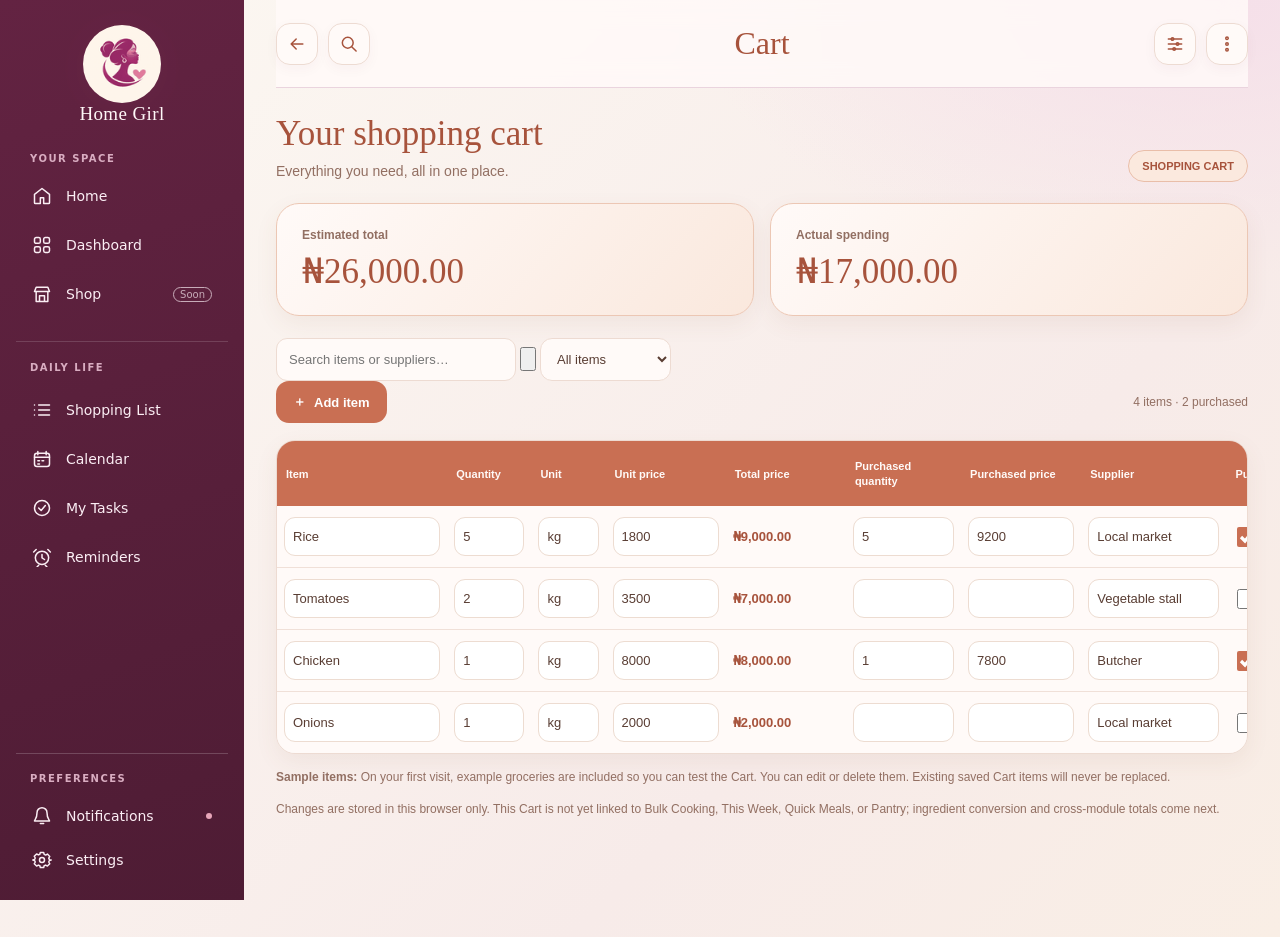
==== commit f52df3af: "HG-CART-006: move Cart search above rounded workspace and use compact table header" ====
--- a/nourishment/cart.html
+++ b/nourishment/cart.html
@@ -7,7 +7,7 @@
 <title>Cart | Home Girl</title>
 <link rel="stylesheet" href="homegirl-integration.css?v=hg-nourishment-001">
 <link rel="stylesheet" href="hg-sidebar.css?v=hg-nour-006">
-<link rel="stylesheet" href="cart.css?v=hg-cart-005">
+<link rel="stylesheet" href="cart.css?v=hg-cart-006">
 </head>
 <body data-hg-section="cart" >
 <svg class="svg-defs" xmlns="http://www.w3.org/2000/svg" aria-hidden="true">
@@ -81,18 +81,17 @@
       <div class="cart-total"><span>Estimated total</span><strong id="estimatedTotal" aria-live="polite">₦0.00</strong></div>
       <div class="cart-total"><span>Actual spending</span><strong id="actualTotal" aria-live="polite">₦0.00</strong></div>
     </section>
-    <div class="cart-toolbar">
-      <div class="cart-tools-left">
+    <div class="cart-search-row">
+      <input id="cartSearch" class="cart-search" type="search" placeholder="Search items or suppliers…" aria-label="Search Cart">
+      <button class="cart-search-action" type="button" id="cartSearchAction" aria-label="Focus search"><svg viewBox="0 0 24 24" aria-hidden="true"><circle cx="10.5" cy="10.5" r="6.5"/><path d="m15.5 15.5 5 5"/></svg></button>
+      <select id="cartFilter" class="cart-filter" aria-label="Filter Cart"><option value="all">All items</option><option value="unpurchased">Not purchased</option><option value="purchased">Purchased</option></select>
+    </div>
+    <section class="cart-workspace" aria-label="Cart items">
+      <div class="cart-toolbar">
         <button id="cartAdd" class="cart-add" type="button"><span aria-hidden="true">＋</span> Add item</button>
-        <input id="cartSearch" class="cart-search" type="search" placeholder="Search items or suppliers" aria-label="Search Cart">
-      </div>
-      <div class="cart-tools-right">
-        <select id="cartFilter" class="cart-filter" aria-label="Filter Cart"><option value="all">All items</option><option value="unpurchased">Not purchased</option><option value="purchased">Purchased</option></select>
         <span id="cartCount" class="cart-count" aria-live="polite">0 items · 0 purchased</span>
       </div>
-    </div>
-    <section aria-label="Cart items">
-      <div class="cart-table-shell" role="region" aria-label="Shopping Cart table, horizontally scrollable on tablets" tabindex="0">
+      <div class="cart-table-shell" role="region" aria-label="Shopping Cart table, horizontally scrollable when needed" tabindex="0">
         <table class="cart-table">
           <thead><tr>
             <th scope="col">Item</th>
@@ -105,7 +104,7 @@
             <th scope="col">Supplier</th>
             <th scope="col">Purchased</th>
             <th scope="col">Date</th>
-            <th scope="col" aria-label="Item actions"></th>
+            <th scope="col" aria-label="Delete item"><svg class="cart-trash-head" viewBox="0 0 24 24" aria-hidden="true"><path d="M4 7h16M9 7V4h6v3M6 7l1 13h10l1-13M10 11v6M14 11v6"/></svg></th>
           </tr></thead>
           <tbody id="cartRows"></tbody>
         </table>
@@ -116,7 +115,7 @@
       <p id="cartStatus" class="cart-note" role="status"></p>
     </section>
   </main>
-<script src="cart.js?v=hg-cart-005"></script>
+<script src="cart.js?v=hg-cart-006"></script>
 <script src="hg-sidebar.js?v=hg-nour-002" defer></script>
 <nav class="hg-mobile-bottom-nav" aria-label="Primary navigation">
   <a href="../index.html?view=dashboard"><svg aria-hidden="true"><use href="#i-grid"/></svg><span>Dashboard</span></a>
--- a/nourishment/cart.css
+++ b/nourishment/cart.css
@@ -95,3 +95,58 @@
  body[data-hg-section="cart"] .cart-table tbody tr.cart-open td:last-child button{border:1px solid var(--cart-border);border-radius:10px;padding:8px 12px;font:12px Arial,sans-serif}
 }
 @media(prefers-reduced-motion:reduce){body[data-hg-section="cart"] .cart-card-toggle .cart-arrow{transition:none}}
+
+
+/* HG-CART-005: match the established Bulk Cooking page header. */
+body[data-hg-section="cart"] > .app-header{
+  width:min(calc(100% - 64px),1150px);
+  max-width:1150px;
+  margin-inline:auto;
+  padding:16px 0!important;
+  min-height:88px;
+  background:transparent;
+  border-bottom:1px solid var(--cart-border);
+}
+body[data-hg-section="cart"] .app-header .icon-button{
+  width:42px;height:42px;padding:0;
+  border-radius:14px;
+  border:1px solid var(--cart-border);
+  background:var(--cart-paper);
+  box-shadow:0 4px 13px rgba(99,35,66,.04);
+}
+body[data-hg-section="cart"] .cart-mobile-mark{display:none}
+body[data-hg-section="cart"] .cart-more-panel{
+  position:absolute;z-index:100;
+  right:max(20px,calc((100% - 1150px)/2));
+  top:calc(88px + 14px);
+  width:min(245px,calc(100vw - 40px));
+  border:1px solid var(--cart-border);
+  border-radius:14px;padding:9px;
+  background:var(--cart-paper);
+  box-shadow:0 12px 25px rgba(99,35,66,.14);
+}
+body[data-hg-section="cart"] .cart-more-panel[hidden]{display:none!important}
+body[data-hg-section="cart"] .cart-more-panel button{
+  display:block;width:100%;padding:11px 12px;text-align:left;
+  border:0;border-radius:8px;background:transparent;color:var(--cart-dark);
+  cursor:pointer;font:600 13px Arial,sans-serif;
+}
+body[data-hg-section="cart"] .cart-more-panel button:hover{background:#fae8dd}
+@media(max-width:759px){
+  body[data-hg-section="cart"] > .app-header{
+    width:calc(100% - 30px);min-height:65px;padding:8px 0!important;
+  }
+  body[data-hg-section="cart"] .app-header .cart-back-button{display:none!important}
+  body[data-hg-section="cart"] .cart-mobile-mark{
+    display:grid;place-items:center;color:var(--cart-dark);width:38px;height:38px;
+  }
+  body[data-hg-section="cart"] .cart-mobile-mark svg{
+    display:block;width:26px;height:26px;fill:none;
+    stroke:currentColor;stroke-width:1.7;stroke-linecap:round;stroke-linejoin:round;
+  }
+  body[data-hg-section="cart"] .app-header .header-side{gap:7px}
+  body[data-hg-section="cart"] .app-header .icon-button{
+    width:38px;height:38px;border-radius:12px;
+  }
+  body[data-hg-section="cart"] .cart-more-panel{top:120px;right:15px}
+}
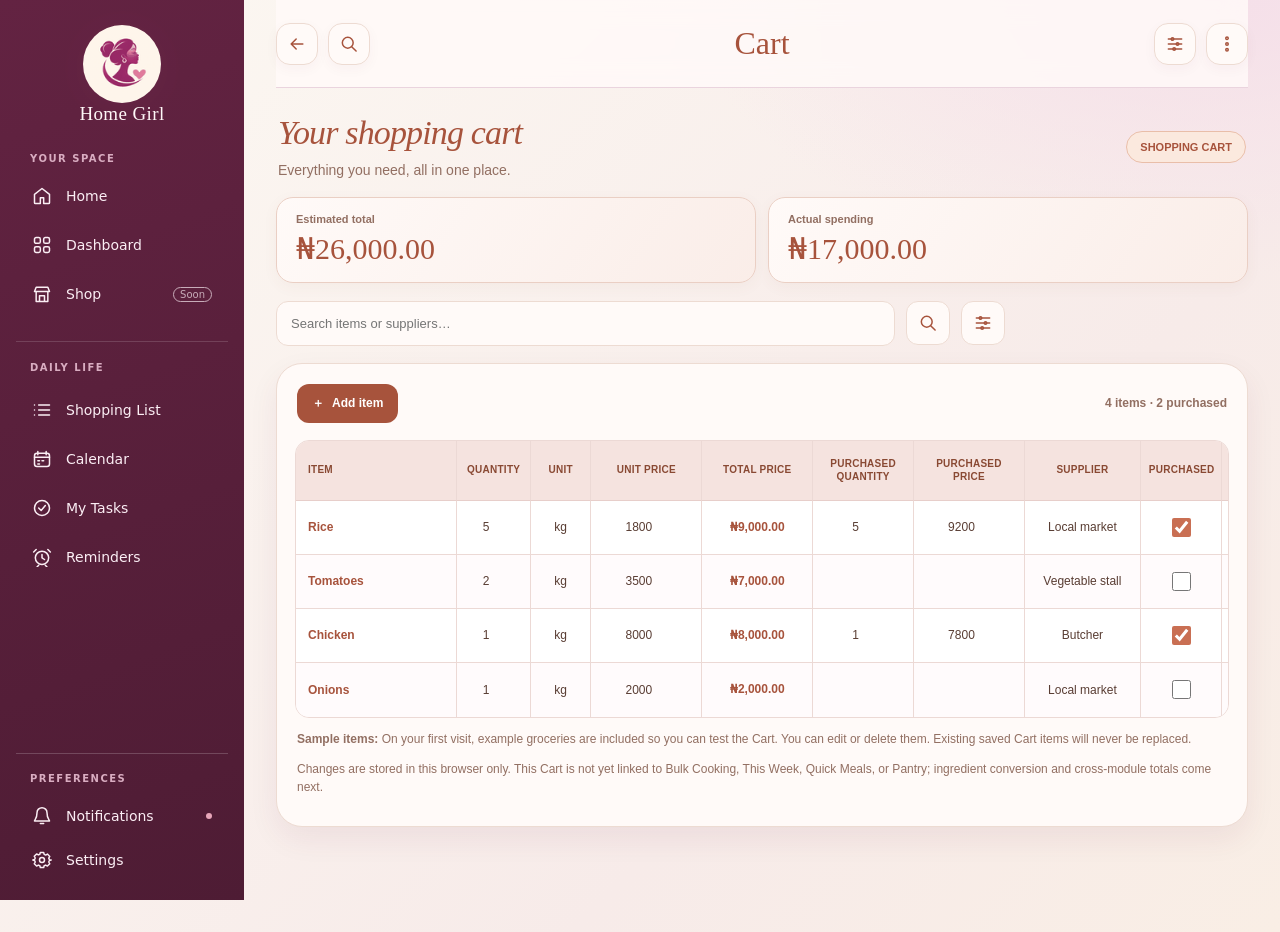
==== commit b469feb9: "HG-CART-007: replace inline filter dropdown with icon and popover" ====
--- a/nourishment/cart.html
+++ b/nourishment/cart.html
@@ -7,7 +7,7 @@
 <title>Cart | Home Girl</title>
 <link rel="stylesheet" href="homegirl-integration.css?v=hg-nourishment-001">
 <link rel="stylesheet" href="hg-sidebar.css?v=hg-nour-006">
-<link rel="stylesheet" href="cart.css?v=hg-cart-006">
+<link rel="stylesheet" href="cart.css?v=hg-cart-007">
 </head>
 <body data-hg-section="cart" >
 <svg class="svg-defs" xmlns="http://www.w3.org/2000/svg" aria-hidden="true">
@@ -84,7 +84,7 @@
     <div class="cart-search-row">
       <input id="cartSearch" class="cart-search" type="search" placeholder="Search items or suppliers…" aria-label="Search Cart">
       <button class="cart-search-action" type="button" id="cartSearchAction" aria-label="Focus search"><svg viewBox="0 0 24 24" aria-hidden="true"><circle cx="10.5" cy="10.5" r="6.5"/><path d="m15.5 15.5 5 5"/></svg></button>
-      <select id="cartFilter" class="cart-filter" aria-label="Filter Cart"><option value="all">All items</option><option value="unpurchased">Not purchased</option><option value="purchased">Purchased</option></select>
+      <button class="cart-search-action cart-filter-action" type="button" id="cartFilterAction" aria-label="Filter items" aria-expanded="false" aria-controls="cartFilterPanel" title="Filter items"><svg viewBox="0 0 24 24" aria-hidden="true"><path d="M4 6h16M4 12h16M4 18h16"/><circle cx="9" cy="6" r="1.5"/><circle cx="15" cy="12" r="1.5"/><circle cx="11" cy="18" r="1.5"/></svg></button><div class="cart-filter-panel" id="cartFilterPanel" hidden><label for="cartFilter">Show items</label><select id="cartFilter" class="cart-filter" aria-label="Filter Cart"><option value="all">All items</option><option value="unpurchased">Not purchased</option><option value="purchased">Purchased</option></select></div>
     </div>
     <section class="cart-workspace" aria-label="Cart items">
       <div class="cart-toolbar">
@@ -115,7 +115,7 @@
       <p id="cartStatus" class="cart-note" role="status"></p>
     </section>
   </main>
-<script src="cart.js?v=hg-cart-006"></script>
+<script src="cart.js?v=hg-cart-007"></script>
 <script src="hg-sidebar.js?v=hg-nour-002" defer></script>
 <nav class="hg-mobile-bottom-nav" aria-label="Primary navigation">
   <a href="../index.html?view=dashboard"><svg aria-hidden="true"><use href="#i-grid"/></svg><span>Dashboard</span></a>
--- a/nourishment/cart.css
+++ b/nourishment/cart.css
@@ -150,3 +150,260 @@
   }
   body[data-hg-section="cart"] .cart-more-panel{top:120px;right:15px}
 }
+
+
+/* HG-CART-006 — Bulk Cooking's cream workspace and refined compact table,
+   adapted to the Cart's coral accent and ten approved columns. */
+body[data-hg-section="cart"]{
+  --cart-table-heading:#f5e3df;
+  --cart-rule:#ecd9d5;
+}
+body[data-hg-section="cart"] > .main-content{
+  width:min(calc(100% - 64px),1150px);
+  max-width:1150px;
+  padding:25px 0 105px!important;
+}
+body[data-hg-section="cart"] .cart-intro{
+  align-items:center;
+  padding:0 2px;
+  margin-bottom:16px;
+}
+body[data-hg-section="cart"] .cart-intro h1{
+  font:italic 400 clamp(25px,3vw,34px)/1.2 Georgia,serif;
+  letter-spacing:-.025em;
+}
+body[data-hg-section="cart"] .cart-totals{
+  gap:12px;
+  margin-bottom:18px;
+}
+body[data-hg-section="cart"] .cart-total{
+  padding:14px 19px;
+  border-radius:17px;
+  border:1px solid #eacfc4;
+  background:linear-gradient(125deg,#fffaf8,#faede8);
+  box-shadow:0 4px 15px #86513a0c;
+}
+body[data-hg-section="cart"] .cart-total span{
+  margin-bottom:3px;
+  font:600 11px/1.4 Arial,sans-serif;
+}
+body[data-hg-section="cart"] .cart-total strong{
+  font:400 clamp(22px,2.5vw,30px)/1.25 Georgia,serif;
+}
+body[data-hg-section="cart"] .cart-search-row{
+  display:grid;
+  grid-template-columns:minmax(0,1fr) 44px 165px;
+  align-items:center;gap:11px;
+  max-width:850px;
+  margin-bottom:17px;
+}
+body[data-hg-section="cart"] .cart-search-row .cart-search{
+  width:100%;min-width:0;height:45px;padding:10px 14px;
+  border:1px solid var(--cart-border);
+  border-radius:12px;
+  background:var(--cart-paper);
+  color:var(--cart-ink);
+}
+body[data-hg-section="cart"] .cart-search-action{
+  display:grid;place-items:center;
+  width:44px;height:44px;padding:0;
+  border:1px solid var(--cart-border);
+  border-radius:12px;background:var(--cart-paper);
+  color:var(--cart-dark);cursor:pointer;
+}
+body[data-hg-section="cart"] .cart-search-action svg{
+  width:20px;height:20px;stroke:currentColor;stroke-width:1.8;
+  fill:none;stroke-linecap:round;stroke-linejoin:round;
+}
+body[data-hg-section="cart"] .cart-search-row .cart-filter{
+  width:100%;height:45px;border-radius:12px;
+}
+body[data-hg-section="cart"] .cart-workspace{
+  width:100%;min-width:0;
+  padding:18px;
+  border:1px solid var(--cart-border);
+  border-radius:26px;
+  background:var(--cart-paper);
+  box-shadow:0 12px 30px rgba(99,35,66,.07);
+}
+body[data-hg-section="cart"] .cart-workspace .cart-toolbar{
+  margin:0 0 15px;
+  padding:0 2px;
+  min-height:43px;
+}
+body[data-hg-section="cart"] .cart-add{
+  padding:11px 15px;border-radius:12px;
+  background:var(--cart-dark);
+  font:700 12px/1.4 Arial,sans-serif;
+}
+body[data-hg-section="cart"] .cart-count{
+  font:600 12px/1.4 Arial,sans-serif;
+  color:var(--cart-muted);
+}
+body[data-hg-section="cart"] .cart-table-shell{
+  max-width:100%;
+  border:1px solid var(--cart-rule);
+  border-radius:14px;
+  background:#fff;
+  box-shadow:none;
+  overflow-x:auto;
+}
+body[data-hg-section="cart"] .cart-table{
+  min-width:1100px;
+  border-collapse:separate;
+  border-spacing:0;
+  table-layout:fixed;
+  color:var(--cart-ink);
+}
+body[data-hg-section="cart"] .cart-table th{
+  height:60px;
+  padding:12px 8px;
+  text-align:center;
+  vertical-align:middle;
+  background:var(--cart-table-heading);
+  color:#894933;
+  border-right:1px solid var(--cart-rule);
+  border-bottom:1px solid #e7ceca;
+  font:700 10px/1.35 Arial,sans-serif;
+  letter-spacing:.025em;
+  text-transform:uppercase;
+}
+body[data-hg-section="cart"] .cart-table th:first-child{
+  text-align:left;padding-left:12px;width:160px;
+}
+body[data-hg-section="cart"] .cart-table th:nth-child(2){width:73px}
+body[data-hg-section="cart"] .cart-table th:nth-child(3){width:60px}
+body[data-hg-section="cart"] .cart-table th:nth-child(4),
+body[data-hg-section="cart"] .cart-table th:nth-child(5),
+body[data-hg-section="cart"] .cart-table th:nth-child(7){width:110px}
+body[data-hg-section="cart"] .cart-table th:nth-child(6){width:100px}
+body[data-hg-section="cart"] .cart-table th:nth-child(8){width:115px}
+body[data-hg-section="cart"] .cart-table th:nth-child(9){width:80px}
+body[data-hg-section="cart"] .cart-table th:nth-child(10){width:125px}
+body[data-hg-section="cart"] .cart-table th:nth-child(11){width:48px;border-right:0}
+body[data-hg-section="cart"] .cart-trash-head{
+  display:block;margin:auto;width:18px;height:18px;
+  fill:none;stroke:currentColor;stroke-width:1.8;
+  stroke-linecap:round;stroke-linejoin:round;
+}
+body[data-hg-section="cart"] .cart-table td{
+  height:54px;
+  padding:7px 6px;
+  border-right:1px solid var(--cart-rule);
+  border-bottom:1px solid var(--cart-rule);
+  text-align:center;
+  background:#fff;
+}
+body[data-hg-section="cart"] .cart-table tbody tr:nth-child(even) td{
+  background:#fffbfc;
+}
+body[data-hg-section="cart"] .cart-table tbody tr:last-child td{border-bottom:0}
+body[data-hg-section="cart"] .cart-table td:last-child{border-right:0}
+body[data-hg-section="cart"] .cart-table td:first-child{text-align:left}
+body[data-hg-section="cart"] .cart-input{
+  width:100%;height:34px;padding:5px 5px;
+  border:1px solid transparent;
+  border-radius:6px;background:transparent;
+  color:var(--cart-ink);font:500 12px/1.3 Arial,sans-serif;
+  text-align:center;
+}
+body[data-hg-section="cart"] .cart-table td:first-child .cart-input{
+  text-align:left;font-weight:700;
+  color:var(--cart-dark);
+}
+body[data-hg-section="cart"] .cart-table .cart-input:hover{
+  border-color:#ecd4cc;background:#fff8f4;
+}
+body[data-hg-section="cart"] .cart-table .cart-input:focus{
+  border-color:#cc977f;background:#fff;
+  outline:2px solid #e1b29d;outline-offset:0;
+}
+body[data-hg-section="cart"] .cart-output{
+  font:700 12px/1.3 Arial,sans-serif;
+  color:var(--cart-dark);white-space:nowrap;
+}
+body[data-hg-section="cart"] .cart-checkbox{width:19px;height:19px}
+body[data-hg-section="cart"] .cart-delete{
+  display:inline-grid;place-items:center;
+  width:34px;height:34px;
+  margin:auto;padding:5px;
+  border:0;background:transparent;
+  color:var(--cart-dark);cursor:pointer;
+}
+body[data-hg-section="cart"] .cart-delete svg{
+  display:block;width:18px;height:18px;
+  fill:none;stroke:currentColor;stroke-width:1.8;
+  stroke-linecap:round;stroke-linejoin:round;
+}
+body[data-hg-section="cart"] .cart-delete:hover{
+  border-radius:8px;background:#fbe8e3;
+}
+body[data-hg-section="cart"] .cart-workspace .cart-note{
+  margin:12px 2px 0;
+}
+@media(min-width:760px) and (max-width:1100px){
+ body[data-hg-section="cart"] > .main-content{
+   width:calc(100% - 44px);
+ }
+}
+@media(max-width:759px){
+ body[data-hg-section="cart"] > .main-content{
+   width:calc(100% - 30px);
+   padding-top:18px!important;
+ }
+ body[data-hg-section="cart"] .cart-totals{gap:9px;margin-bottom:14px}
+ body[data-hg-section="cart"] .cart-total{padding:12px 13px}
+ body[data-hg-section="cart"] .cart-total strong{font-size:clamp(19px,5vw,26px)}
+ body[data-hg-section="cart"] .cart-search-row{
+   max-width:none;
+   grid-template-columns:minmax(0,1fr) 43px;
+   gap:8px;margin-bottom:14px;
+ }
+ body[data-hg-section="cart"] .cart-search-row .cart-filter{
+   grid-column:1/-1;
+   width:100%;height:43px;
+   padding:0 12px;
+   color:var(--cart-ink);font-size:13px;
+ }
+ body[data-hg-section="cart"] .cart-workspace{
+   padding:12px;
+   border-radius:21px;
+ }
+ body[data-hg-section="cart"] .cart-workspace .cart-toolbar{margin-bottom:12px}
+ body[data-hg-section="cart"] .cart-table-shell{
+   overflow:visible;border:0;border-radius:0;background:transparent;
+ }
+ body[data-hg-section="cart"] .cart-table{
+   display:block;width:100%;min-width:0;
+ }
+ body[data-hg-section="cart"] .cart-table tbody tr{
+   border-color:var(--cart-rule);
+   border-radius:17px;
+   box-shadow:0 5px 14px rgba(99,35,66,.05);
+ }
+ body[data-hg-section="cart"] .cart-table td{
+   height:auto;background:transparent!important;
+   border-right:0;border-bottom:0;
+   text-align:left;padding:0;
+ }
+ body[data-hg-section="cart"] .cart-table .cart-input{
+   height:42px;padding:8px 10px;
+   text-align:left;border:1px solid #ead9d2;
+   border-radius:10px;background:#fff;
+   font-size:13px;
+ }
+ body[data-hg-section="cart"] .cart-table .cart-input:focus{
+   border-color:#cc977f;
+ }
+ body[data-hg-section="cart"] .cart-table tbody tr:not(.cart-open) td:first-child .cart-input{
+   display:none;
+ }
+ body[data-hg-section="cart"] .cart-table tbody tr:not(.cart-open) td:nth-child(9){
+   align-items:center;
+ }
+ body[data-hg-section="cart"] .cart-table tbody tr.cart-open td:last-child button{
+   width:42px;height:42px;
+   border:1px solid var(--cart-rule);
+   border-radius:10px;
+ }
+}
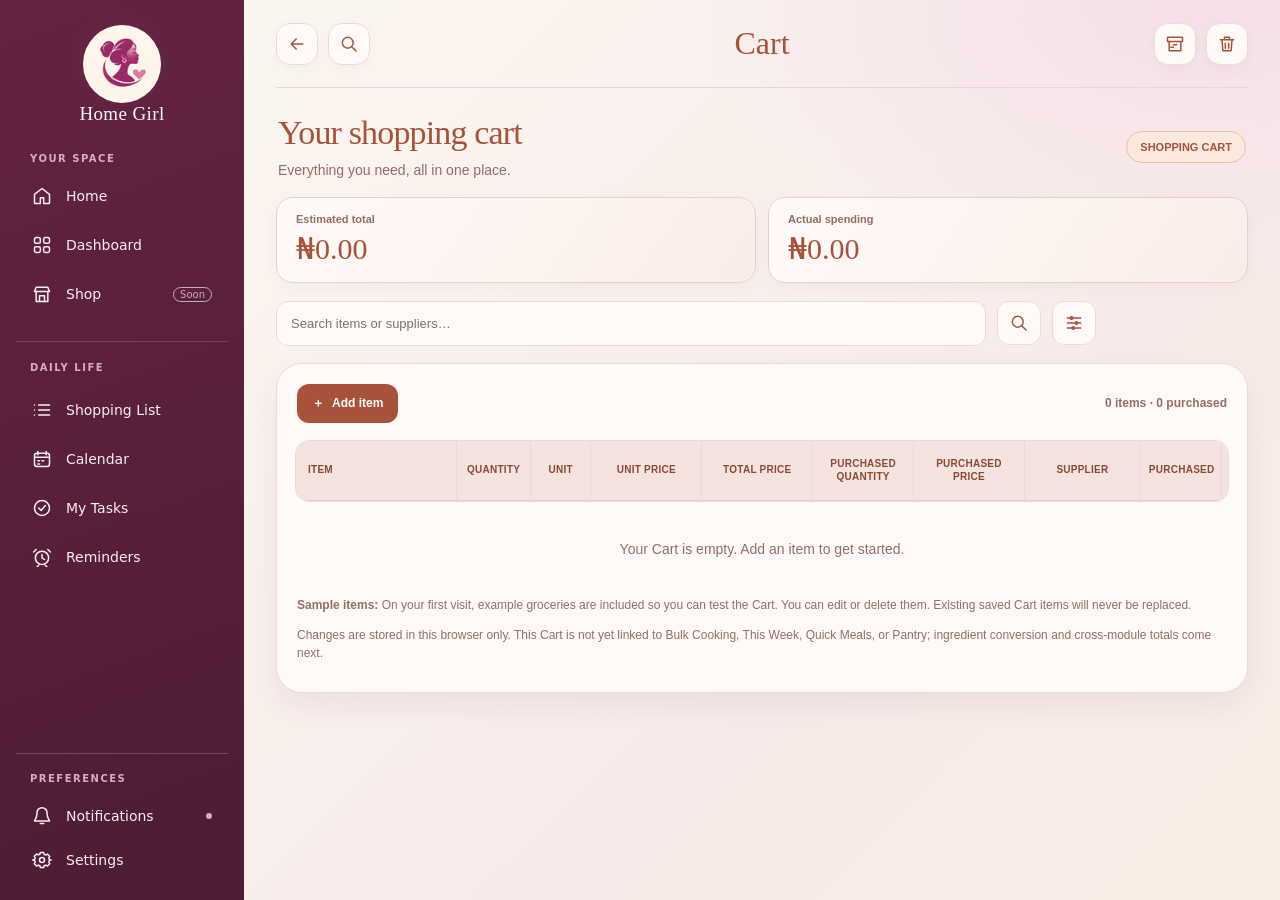
==== commit e495a818: "HG-CART-008: replace header actions with Archive Reset and Delete All" ====
--- a/nourishment/cart.html
+++ b/nourishment/cart.html
@@ -7,7 +7,7 @@
 <title>Cart | Home Girl</title>
 <link rel="stylesheet" href="homegirl-integration.css?v=hg-nourishment-001">
 <link rel="stylesheet" href="hg-sidebar.css?v=hg-nour-006">
-<link rel="stylesheet" href="cart.css?v=hg-cart-007">
+<link rel="stylesheet" href="cart.css?v=hg-cart-008">
 </head>
 <body data-hg-section="cart" >
 <svg class="svg-defs" xmlns="http://www.w3.org/2000/svg" aria-hidden="true">
@@ -64,14 +64,14 @@
     </nav>
     <div class="header-title">Cart</div>
     <nav class="header-side right" aria-label="Page tools">
-      <button class="icon-button" id="cartHeaderFilter" type="button" aria-label="Filter Cart" title="Filter Cart"><svg viewBox="0 0 24 24" aria-hidden="true"><path d="M4 6h16M4 12h16M4 18h16"/><circle cx="9" cy="6" r="1.5"/><circle cx="15" cy="12" r="1.5"/><circle cx="11" cy="18" r="1.5"/></svg></button>
-      <button class="icon-button" id="cartHeaderMore" type="button" aria-label="More Cart options" aria-expanded="false" aria-controls="cartMorePanel" title="More Cart options"><svg viewBox="0 0 24 24" aria-hidden="true"><circle cx="12" cy="5" r="1.5"/><circle cx="12" cy="12" r="1.5"/><circle cx="12" cy="19" r="1.5"/></svg></button>
+      <button class="icon-button" id="cartArchiveReset" type="button" aria-label="Archive and reset Cart" title="Archive and reset">
+        <svg viewBox="0 0 24 24" aria-hidden="true"><path d="M3 4h18v5H3zM5 9v11h14V9M10 13h4M7 16h3"/></svg>
+      </button>
+      <button class="icon-button" id="cartDeleteAll" type="button" aria-label="Delete all Cart items" title="Delete all items">
+        <svg viewBox="0 0 24 24" aria-hidden="true"><path d="M4 7h16M9 7V4h6v3M6 7l1 13h10l1-13M10 11v6M14 11v6"/></svg>
+      </button>
     </nav>
   </header>
-  <div class="cart-more-panel" id="cartMorePanel" hidden>
-    <button type="button" id="cartMoreAdd">Add an item</button>
-    <button type="button" id="cartClearFilters">Clear search and filters</button>
-  </div>
   <main class="main-content">
     <section class="cart-intro" aria-label="Cart introduction">
       <div><h1>Your shopping cart</h1><p>Everything you need, all in one place.</p></div>
@@ -115,7 +115,7 @@
       <p id="cartStatus" class="cart-note" role="status"></p>
     </section>
   </main>
-<script src="cart.js?v=hg-cart-007"></script>
+<script src="cart.js?v=hg-cart-008"></script>
 <script src="hg-sidebar.js?v=hg-nour-002" defer></script>
 <nav class="hg-mobile-bottom-nav" aria-label="Primary navigation">
   <a href="../index.html?view=dashboard"><svg aria-hidden="true"><use href="#i-grid"/></svg><span>Dashboard</span></a>
--- a/nourishment/cart.css
+++ b/nourishment/cart.css
@@ -407,3 +407,63 @@
    border-radius:10px;
  }
 }
+
+
+/* HG-CART-007 — transparent section header, standard page title, icon filter. */
+body[data-hg-section="cart"] > .app-header{
+ background:transparent!important;
+ backdrop-filter:none!important;
+ box-shadow:none!important;
+}
+body[data-hg-section="cart"] .cart-intro h1{
+ font-style:normal!important;
+ font-weight:400;
+}
+body[data-hg-section="cart"] .cart-search-row{
+ position:relative;
+ grid-template-columns:minmax(0,1fr) 44px 44px;
+ max-width:820px;
+}
+body[data-hg-section="cart"] .cart-filter-action{grid-column:3}
+body[data-hg-section="cart"] .cart-filter-panel{
+ position:absolute;
+ z-index:40;
+ top:calc(100% + 9px);
+ right:0;
+ width:min(240px,calc(100vw - 32px));
+ padding:14px;
+ border:1px solid var(--cart-border);
+ border-radius:14px;
+ background:var(--cart-paper);
+ box-shadow:0 12px 30px rgba(99,35,66,.14);
+}
+body[data-hg-section="cart"] .cart-filter-panel[hidden]{display:none!important}
+body[data-hg-section="cart"] .cart-filter-panel label{
+ display:block;margin-bottom:8px;
+ color:var(--cart-dark);
+ font:700 12px/1.3 Arial,sans-serif;
+}
+body[data-hg-section="cart"] .cart-filter-panel .cart-filter{
+ width:100%;
+ height:42px;
+ padding:0 11px;
+ font:13px Arial,sans-serif;
+ color:var(--cart-ink);
+ background:#fff;
+}
+body[data-hg-section="cart"] .cart-filter-action[aria-expanded="true"]{
+ background:#fae8dd;
+ border-color:#c96f53;
+}
+@media(max-width:759px){
+ body[data-hg-section="cart"] .cart-search-row{
+  grid-template-columns:minmax(0,1fr) 43px 43px;
+  gap:8px;
+ }
+ body[data-hg-section="cart"] .cart-filter-panel{
+  grid-column:auto;
+ }
+ body[data-hg-section="cart"] .cart-filter-panel .cart-filter{
+  grid-column:auto;
+ }
+}
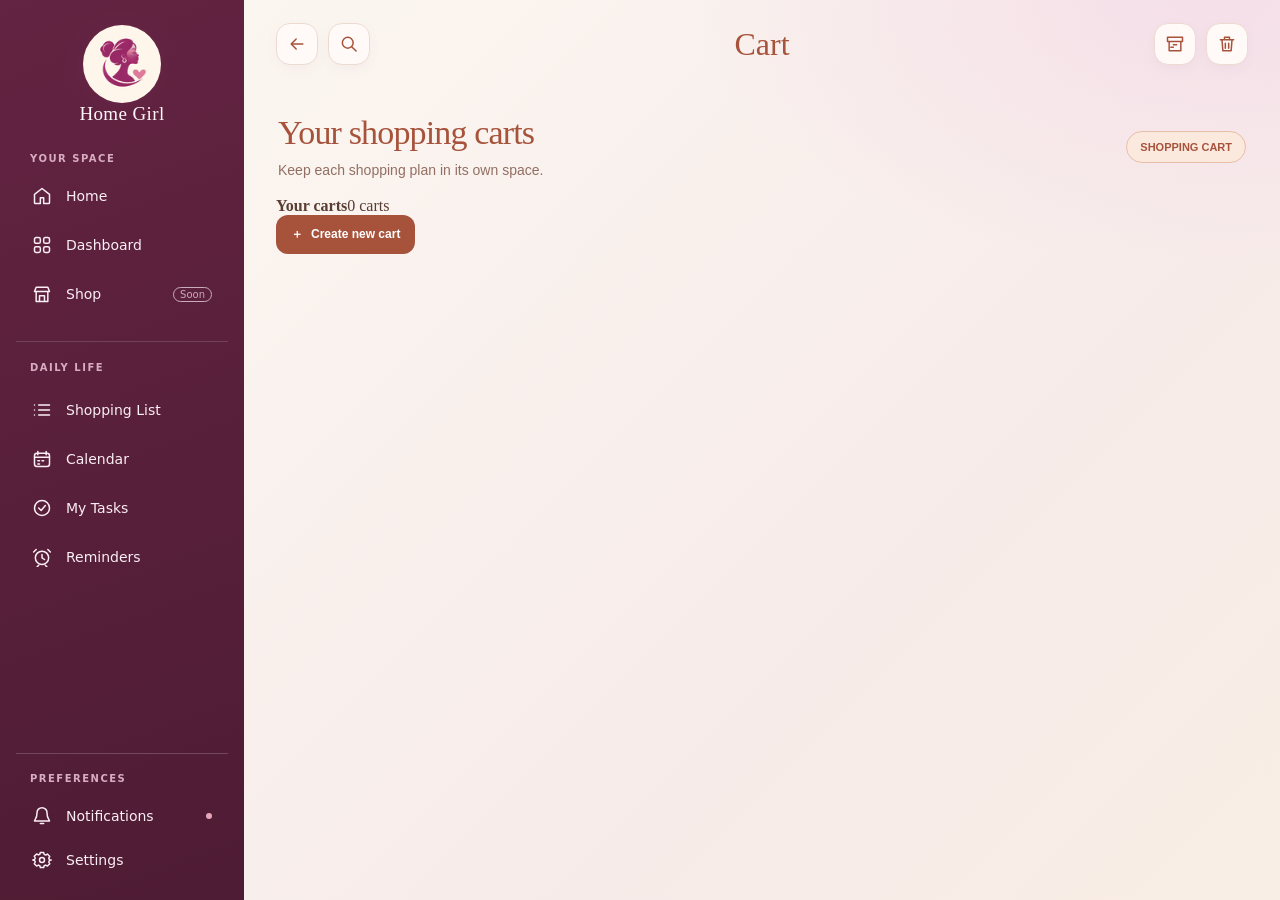
==== commit 5c778d60: "HG-CART-009: add named cart cards and expandable shared detail workspace" ====
--- a/nourishment/cart.html
+++ b/nourishment/cart.html
@@ -7,7 +7,7 @@
 <title>Cart | Home Girl</title>
 <link rel="stylesheet" href="homegirl-integration.css?v=hg-nourishment-001">
 <link rel="stylesheet" href="hg-sidebar.css?v=hg-nour-006">
-<link rel="stylesheet" href="cart.css?v=hg-cart-008">
+<link rel="stylesheet" href="cart.css?v=hg-cart-009">
 </head>
 <body data-hg-section="cart" >
 <svg class="svg-defs" xmlns="http://www.w3.org/2000/svg" aria-hidden="true">
@@ -74,9 +74,25 @@
   </header>
   <main class="main-content">
     <section class="cart-intro" aria-label="Cart introduction">
-      <div><h1>Your shopping cart</h1><p>Everything you need, all in one place.</p></div>
+      <div><h1>Your shopping carts</h1><p>Keep each shopping plan in its own space.</p></div>
       <span class="cart-tag">SHOPPING CART</span>
     </section>
+    <section class="cart-collection" aria-label="Your carts">
+      <div class="cart-collection-toolbar">
+        <div class="cart-collection-caption"><strong>Your carts</strong><span id="cartCollectionCount">0 carts</span></div>
+        <button class="cart-add" type="button" id="cartCreate"><span aria-hidden="true">＋</span> Create new cart</button>
+      </div>
+      <form class="cart-create-form" id="cartCreateForm" hidden>
+        <label for="cartNameInput">Name your new cart</label>
+        <div><input id="cartNameInput" type="text" maxlength="70" placeholder="e.g. Weekend groceries" required>
+          <button class="cart-add" type="submit">Create cart</button>
+          <button class="cart-cancel" id="cartCancelCreate" type="button">Cancel</button>
+        </div>
+      </form>
+      <div class="cart-collection-list" id="cartCards"></div>
+      <p class="cart-collection-empty" id="cartCollectionsEmpty" hidden>Create a cart to start organizing your purchases.</p>
+    </section>
+    <section class="cart-detail" id="cartDetail" hidden aria-label="Selected Cart details">
     <section class="cart-totals" aria-label="Cart totals">
       <div class="cart-total"><span>Estimated total</span><strong id="estimatedTotal" aria-live="polite">₦0.00</strong></div>
       <div class="cart-total"><span>Actual spending</span><strong id="actualTotal" aria-live="polite">₦0.00</strong></div>
@@ -114,8 +130,9 @@
       <p class="cart-note">Changes are stored in this browser only. This Cart is not yet linked to Bulk Cooking, This Week, Quick Meals, or Pantry; ingredient conversion and cross-module totals come next.</p>
       <p id="cartStatus" class="cart-note" role="status"></p>
     </section>
+    </section>
   </main>
-<script src="cart.js?v=hg-cart-008"></script>
+<script src="cart.js?v=hg-cart-009"></script>
 <script src="hg-sidebar.js?v=hg-nour-002" defer></script>
 <nav class="hg-mobile-bottom-nav" aria-label="Primary navigation">
   <a href="../index.html?view=dashboard"><svg aria-hidden="true"><use href="#i-grid"/></svg><span>Dashboard</span></a>
--- a/nourishment/cart.css
+++ b/nourishment/cart.css
@@ -467,3 +467,11 @@
   grid-column:auto;
  }
 }
+
+/* HG-CART-008: unified transparent header without a separator line. */
+body[data-hg-section="cart"] > .app-header{
+ border-bottom:0!important;
+ background:transparent!important;
+ box-shadow:none!important;
+ backdrop-filter:none!important;
+}
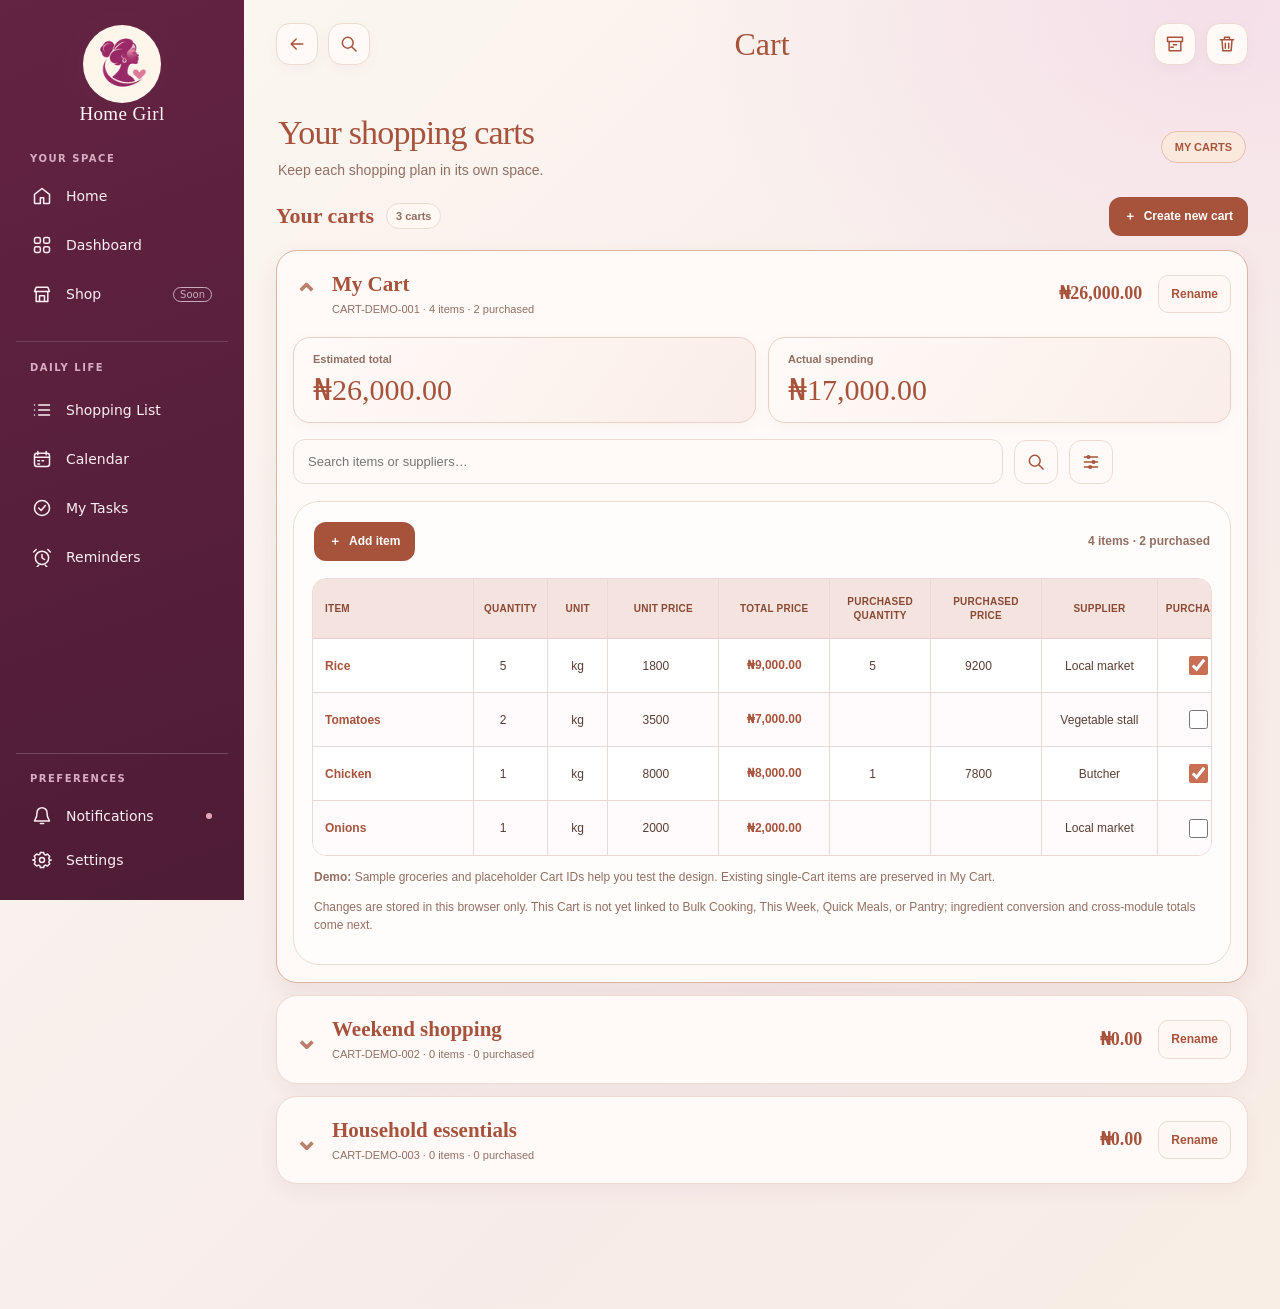
==== commit 6354781e: "HG-CART-009: label collection and clarify selected-Cart header actions" ====
--- a/nourishment/cart.html
+++ b/nourishment/cart.html
@@ -64,10 +64,10 @@
     </nav>
     <div class="header-title">Cart</div>
     <nav class="header-side right" aria-label="Page tools">
-      <button class="icon-button" id="cartArchiveReset" type="button" aria-label="Archive and reset Cart" title="Archive and reset">
+      <button class="icon-button" id="cartArchiveReset" type="button" aria-label="Archive and reset open Cart" title="Archive and reset open Cart">
         <svg viewBox="0 0 24 24" aria-hidden="true"><path d="M3 4h18v5H3zM5 9v11h14V9M10 13h4M7 16h3"/></svg>
       </button>
-      <button class="icon-button" id="cartDeleteAll" type="button" aria-label="Delete all Cart items" title="Delete all items">
+      <button class="icon-button" id="cartDeleteAll" type="button" aria-label="Delete all items in open Cart" title="Delete all items in open Cart">
         <svg viewBox="0 0 24 24" aria-hidden="true"><path d="M4 7h16M9 7V4h6v3M6 7l1 13h10l1-13M10 11v6M14 11v6"/></svg>
       </button>
     </nav>
@@ -75,7 +75,7 @@
   <main class="main-content">
     <section class="cart-intro" aria-label="Cart introduction">
       <div><h1>Your shopping carts</h1><p>Keep each shopping plan in its own space.</p></div>
-      <span class="cart-tag">SHOPPING CART</span>
+      <span class="cart-tag">MY CARTS</span>
     </section>
     <section class="cart-collection" aria-label="Your carts">
       <div class="cart-collection-toolbar">
@@ -126,7 +126,7 @@
         </table>
       </div>
       <p id="cartEmpty" class="cart-empty">Your Cart is empty. Add an item to get started.</p>
-      <p class="cart-note"><strong>Sample items:</strong> On your first visit, example groceries are included so you can test the Cart. You can edit or delete them. Existing saved Cart items will never be replaced.</p>
+      <p class="cart-note"><strong>Demo:</strong> Sample groceries and placeholder Cart IDs help you test the design. Existing single-Cart items are preserved in My Cart.</p>
       <p class="cart-note">Changes are stored in this browser only. This Cart is not yet linked to Bulk Cooking, This Week, Quick Meals, or Pantry; ingredient conversion and cross-module totals come next.</p>
       <p id="cartStatus" class="cart-note" role="status"></p>
     </section>
--- a/nourishment/cart.css
+++ b/nourishment/cart.css
@@ -475,3 +475,170 @@
  box-shadow:none!important;
  backdrop-filter:none!important;
 }
+
+/* HG-CART-009 — named Cart accordion cards; shared item table follows the open card. */
+body[data-hg-section="cart"] .cart-collection{
+  display:grid;
+  gap:14px;
+  width:100%;
+  margin:0 0 20px;
+}
+body[data-hg-section="cart"] .cart-collection-toolbar{
+  display:flex;
+  align-items:center;
+  justify-content:space-between;
+  flex-wrap:wrap;
+  gap:12px;
+}
+body[data-hg-section="cart"] .cart-collection-caption{
+  display:flex;
+  align-items:center;
+  gap:12px;
+  color:var(--cart-dark);
+  font:400 22px/1.3 Georgia,serif;
+}
+body[data-hg-section="cart"] .cart-collection-caption span{
+  padding:5px 9px;
+  border:1px solid var(--cart-border);
+  border-radius:999px;
+  background:#fff8f3;
+  color:var(--cart-muted);
+  font:600 11px/1.3 Arial,sans-serif;
+}
+body[data-hg-section="cart"] .cart-collection-list{
+  display:grid;
+  grid-template-columns:minmax(0,1fr);
+  gap:12px;
+  min-width:0;
+}
+body[data-hg-section="cart"] .cart-collection-card{
+  min-width:0;
+  border:1px solid var(--cart-border);
+  border-radius:21px;
+  background:#fffaf8;
+  box-shadow:0 6px 20px rgba(99,35,66,.055);
+  overflow:hidden;
+}
+body[data-hg-section="cart"] .cart-collection-card.is-expanded{
+  border-color:#dbb39f;
+  box-shadow:0 9px 24px rgba(99,35,66,.08);
+}
+body[data-hg-section="cart"] .cart-collection-card-header{
+  display:flex;
+  align-items:center;
+  gap:8px;
+  min-height:86px;
+  padding:12px 16px;
+}
+body[data-hg-section="cart"] .cart-collection-toggle{
+  display:flex;
+  align-items:center;
+  flex:1;
+  min-width:0;
+  text-align:left;
+  gap:14px;
+  border:0;
+  padding:8px 0;
+  background:transparent;
+  color:var(--cart-dark);
+  cursor:pointer;
+}
+body[data-hg-section="cart"] .cart-collection-chevron{
+  flex:none;
+  width:25px;
+  color:#bb806b;
+  text-align:center;
+  font:700 29px/1 Arial,sans-serif;
+  transition:transform .16s;
+}
+body[data-hg-section="cart"] .is-expanded .cart-collection-chevron{transform:rotate(180deg)}
+body[data-hg-section="cart"] .cart-collection-details{
+  min-width:0;
+  display:grid;
+  gap:5px;
+  flex:1;
+}
+body[data-hg-section="cart"] .cart-collection-details strong{
+  overflow-wrap:anywhere;
+  font:700 clamp(17px,2vw,21px)/1.25 Georgia,serif;
+}
+body[data-hg-section="cart"] .cart-collection-details small{
+  color:var(--cart-muted);
+  font:500 11px/1.4 Arial,sans-serif;
+}
+body[data-hg-section="cart"] .cart-collection-cost{
+  flex:none;
+  padding:0 8px;
+  color:var(--cart-dark);
+  font:700 clamp(14px,1.7vw,18px)/1.3 Georgia,serif;
+  text-align:right;
+}
+body[data-hg-section="cart"] .cart-rename,
+body[data-hg-section="cart"] .cart-cancel{
+  border:1px solid var(--cart-border);
+  border-radius:10px;
+  background:#fff8f4;
+  color:var(--cart-dark);
+  padding:10px 12px;
+  font:700 12px/1.4 Arial,sans-serif;
+  cursor:pointer;
+}
+body[data-hg-section="cart"] .cart-detail{
+  padding:0 16px 17px;
+}
+body[data-hg-section="cart"] .cart-detail[hidden],
+body[data-hg-section="cart"] .cart-create-form[hidden]{display:none!important}
+body[data-hg-section="cart"] .cart-detail .cart-totals{margin:0 0 16px}
+body[data-hg-section="cart"] .cart-detail .cart-workspace{
+  box-shadow:none;
+  background:#fffdfb;
+}
+body[data-hg-section="cart"] .cart-create-form{
+  padding:17px;
+  border:1px solid #e7c7b6;
+  border-radius:16px;
+  background:#fffaf8;
+}
+body[data-hg-section="cart"] .cart-create-form label{
+  display:block;
+  margin:0 0 9px;
+  color:var(--cart-dark);
+  font:700 13px/1.5 Arial,sans-serif;
+}
+body[data-hg-section="cart"] .cart-create-form > div{
+  display:flex;align-items:center;flex-wrap:wrap;gap:9px;
+}
+body[data-hg-section="cart"] .cart-create-form input{
+  min-width:170px;flex:1;
+  height:43px;
+  border:1px solid var(--cart-border);
+  border-radius:12px;
+  padding:8px 12px;
+  background:white;color:var(--cart-ink);
+  font:14px Arial,sans-serif;
+}
+body[data-hg-section="cart"] .cart-collection-empty{
+  margin:0;padding:24px;text-align:center;
+  border:1px dashed var(--cart-border);
+  border-radius:16px;
+  color:var(--cart-muted);
+  font:14px Arial,sans-serif;
+}
+@media(max-width:759px){
+ body[data-hg-section="cart"] .cart-collection-card-header{
+   min-height:80px;padding:10px 12px;gap:5px;
+ }
+ body[data-hg-section="cart"] .cart-collection-toggle{gap:6px}
+ body[data-hg-section="cart"] .cart-collection-chevron{width:23px;font-size:25px}
+ body[data-hg-section="cart"] .cart-collection-cost{font-size:13px;padding:0 3px}
+ body[data-hg-section="cart"] .cart-collection-details strong{font-size:17px}
+ body[data-hg-section="cart"] .cart-collection-details small{font-size:10px}
+ body[data-hg-section="cart"] .cart-rename{font-size:11px;padding:8px 7px}
+ body[data-hg-section="cart"] .cart-detail{padding:0 10px 13px}
+ body[data-hg-section="cart"] .cart-detail .cart-totals{margin-bottom:12px}
+ body[data-hg-section="cart"] .cart-detail .cart-workspace{padding:10px}
+ body[data-hg-section="cart"] .cart-create-form input{flex-basis:100%}
+}
+@media(prefers-reduced-motion:reduce){
+ body[data-hg-section="cart"] .cart-collection-chevron{transition:none}
+}
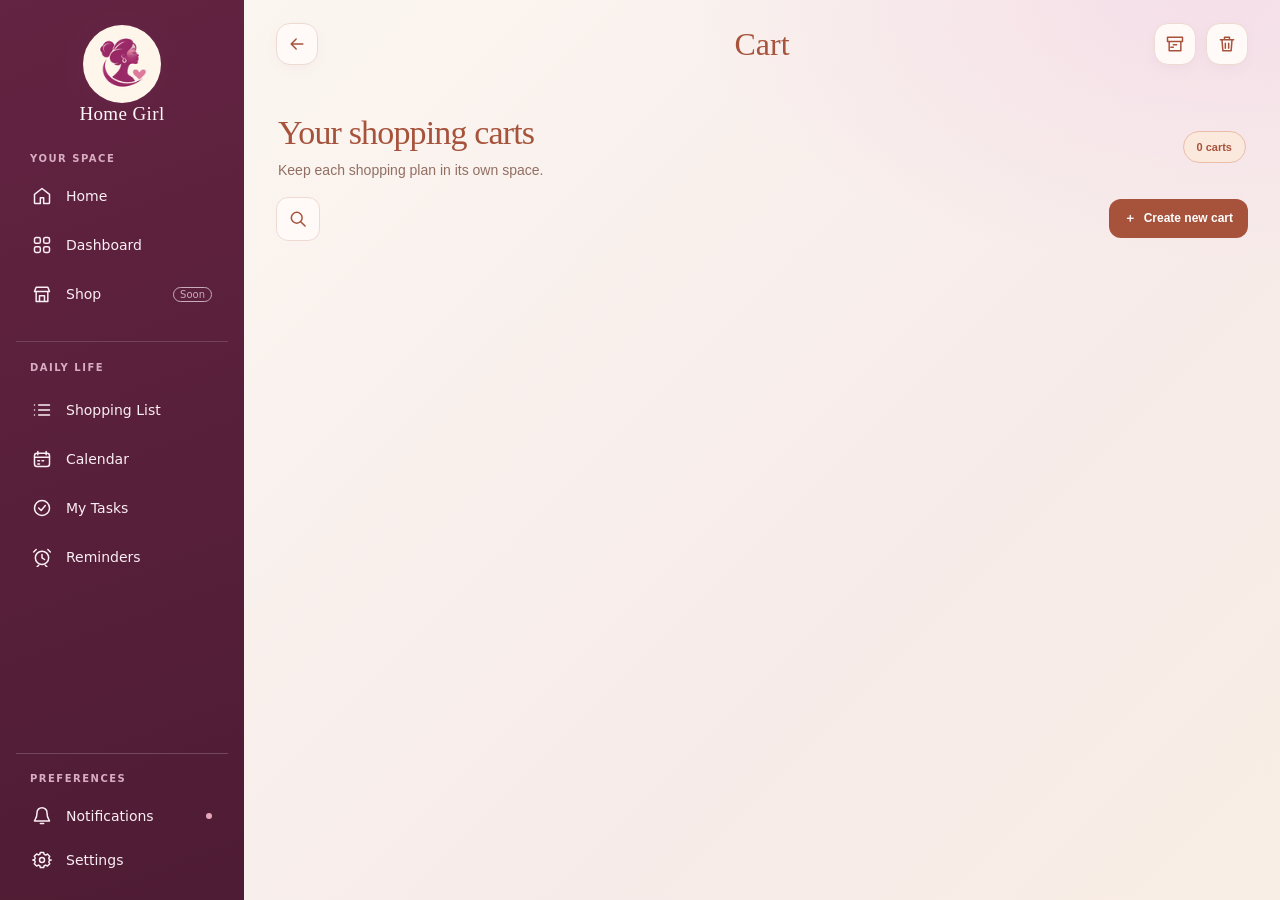
==== commit ff9ca00d: "HG-CART-010: move search to cart toolbar and show live cart count in intro" ====
--- a/nourishment/cart.html
+++ b/nourishment/cart.html
@@ -7,7 +7,7 @@
 <title>Cart | Home Girl</title>
 <link rel="stylesheet" href="homegirl-integration.css?v=hg-nourishment-001">
 <link rel="stylesheet" href="hg-sidebar.css?v=hg-nour-006">
-<link rel="stylesheet" href="cart.css?v=hg-cart-009">
+<link rel="stylesheet" href="cart.css?v=hg-cart-010">
 </head>
 <body data-hg-section="cart" >
 <svg class="svg-defs" xmlns="http://www.w3.org/2000/svg" aria-hidden="true">
@@ -59,15 +59,15 @@
   <header class="app-header">
     <nav class="header-side" aria-label="Page navigation">
       <a class="icon-button cart-back-button" href="nourishment-os.html" aria-label="Back to Nourishment OS" title="Back to Nourishment OS"><svg viewBox="0 0 24 24" aria-hidden="true"><path d="M19 12H5m6-6-6 6 6 6"/></svg></a>
-      <button class="icon-button cart-header-search" id="cartHeaderSearch" type="button" aria-label="Search Cart" title="Search Cart"><svg viewBox="0 0 24 24" aria-hidden="true"><circle cx="10.5" cy="10.5" r="6.5"/><path d="m15.5 15.5 5 5"/></svg></button>
+      
       <span class="cart-mobile-mark" aria-hidden="true"><svg viewBox="0 0 24 24"><path d="M3 5h2l2.3 11h11.5l2-8H6M10 20h.01M18 20h.01"/></svg></span>
     </nav>
     <div class="header-title">Cart</div>
     <nav class="header-side right" aria-label="Page tools">
-      <button class="icon-button" id="cartArchiveReset" type="button" aria-label="Archive and reset open Cart" title="Archive and reset open Cart">
+      <button class="icon-button" id="cartArchiveReset" type="button" aria-label="Archive and reset all Carts" title="Archive and reset all Carts">
         <svg viewBox="0 0 24 24" aria-hidden="true"><path d="M3 4h18v5H3zM5 9v11h14V9M10 13h4M7 16h3"/></svg>
       </button>
-      <button class="icon-button" id="cartDeleteAll" type="button" aria-label="Delete all items in open Cart" title="Delete all items in open Cart">
+      <button class="icon-button" id="cartDeleteAll" type="button" aria-label="Delete all Carts" title="Delete all Carts">
         <svg viewBox="0 0 24 24" aria-hidden="true"><path d="M4 7h16M9 7V4h6v3M6 7l1 13h10l1-13M10 11v6M14 11v6"/></svg>
       </button>
     </nav>
@@ -75,11 +75,11 @@
   <main class="main-content">
     <section class="cart-intro" aria-label="Cart introduction">
       <div><h1>Your shopping carts</h1><p>Keep each shopping plan in its own space.</p></div>
-      <span class="cart-tag">MY CARTS</span>
+      <span class="cart-tag" id="cartCollectionCount" aria-live="polite">0 carts</span>
     </section>
     <section class="cart-collection" aria-label="Your carts">
       <div class="cart-collection-toolbar">
-        <div class="cart-collection-caption"><strong>Your carts</strong><span id="cartCollectionCount">0 carts</span></div>
+        <div class="cart-collection-caption"><button class="cart-search-action cart-collection-search" type="button" id="cartCollectionSearch" aria-label="Search cart items" title="Search cart items"><svg viewBox="0 0 24 24" aria-hidden="true"><circle cx="10.5" cy="10.5" r="6.5"/><path d="m15.5 15.5 5 5"/></svg></button></div>
         <button class="cart-add" type="button" id="cartCreate"><span aria-hidden="true">＋</span> Create new cart</button>
       </div>
       <form class="cart-create-form" id="cartCreateForm" hidden>
@@ -132,7 +132,7 @@
     </section>
     </section>
   </main>
-<script src="cart.js?v=hg-cart-009"></script>
+<script src="cart.js?v=hg-cart-010"></script>
 <script src="hg-sidebar.js?v=hg-nour-002" defer></script>
 <nav class="hg-mobile-bottom-nav" aria-label="Primary navigation">
   <a href="../index.html?view=dashboard"><svg aria-hidden="true"><use href="#i-grid"/></svg><span>Dashboard</span></a>
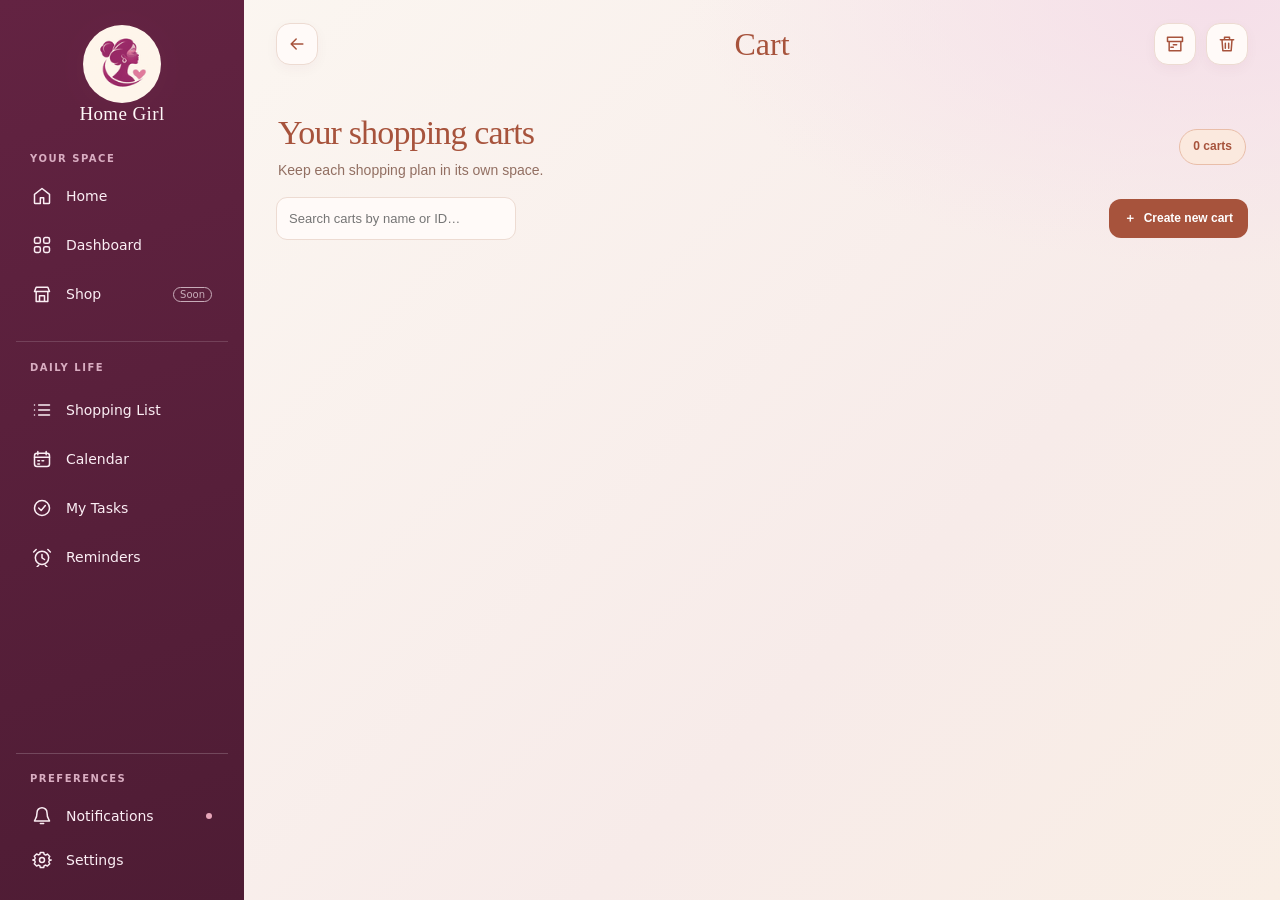
==== commit 59ad5d94: "HG-CART-011: expand named Cart search into full search field" ====
--- a/nourishment/cart.html
+++ b/nourishment/cart.html
@@ -7,7 +7,7 @@
 <title>Cart | Home Girl</title>
 <link rel="stylesheet" href="homegirl-integration.css?v=hg-nourishment-001">
 <link rel="stylesheet" href="hg-sidebar.css?v=hg-nour-006">
-<link rel="stylesheet" href="cart.css?v=hg-cart-010">
+<link rel="stylesheet" href="cart.css?v=hg-cart-011">
 </head>
 <body data-hg-section="cart" >
 <svg class="svg-defs" xmlns="http://www.w3.org/2000/svg" aria-hidden="true">
@@ -79,7 +79,7 @@
     </section>
     <section class="cart-collection" aria-label="Your carts">
       <div class="cart-collection-toolbar">
-        <div class="cart-collection-caption"><button class="cart-search-action cart-collection-search" type="button" id="cartCollectionSearch" aria-label="Search cart items" title="Search cart items"><svg viewBox="0 0 24 24" aria-hidden="true"><circle cx="10.5" cy="10.5" r="6.5"/><path d="m15.5 15.5 5 5"/></svg></button></div>
+        <div class="cart-collection-caption"><input type="search" class="cart-search cart-list-search" id="cartListSearch" placeholder="Search carts by name or ID…" aria-label="Search carts"></div>
         <button class="cart-add" type="button" id="cartCreate"><span aria-hidden="true">＋</span> Create new cart</button>
       </div>
       <form class="cart-create-form" id="cartCreateForm" hidden>
@@ -132,7 +132,7 @@
     </section>
     </section>
   </main>
-<script src="cart.js?v=hg-cart-010"></script>
+<script src="cart.js?v=hg-cart-011"></script>
 <script src="hg-sidebar.js?v=hg-nour-002" defer></script>
 <nav class="hg-mobile-bottom-nav" aria-label="Primary navigation">
   <a href="../index.html?view=dashboard"><svg aria-hidden="true"><use href="#i-grid"/></svg><span>Dashboard</span></a>
--- a/nourishment/cart.css
+++ b/nourishment/cart.css
@@ -642,3 +642,59 @@
 @media(prefers-reduced-motion:reduce){
  body[data-hg-section="cart"] .cart-collection-chevron{transition:none}
 }
+
+/* HG-CART-010 — counter in hero, search at cart-card toolbar, cart icons and per-cart controls. */
+body[data-hg-section="cart"] .cart-collection-caption{gap:0}
+body[data-hg-section="cart"] .cart-collection-search{width:46px;height:46px}
+body[data-hg-section="cart"] .cart-tag{font:700 12px/1.3 Arial,sans-serif}
+body[data-hg-section="cart"] .cart-collection-chevron{
+ display:grid;place-items:center;width:30px;height:30px;
+ transform:none!important;
+}
+body[data-hg-section="cart"] .cart-collection-chevron svg{
+ width:27px;height:27px;
+ fill:none;stroke:currentColor;stroke-width:1.7;
+ stroke-linecap:round;stroke-linejoin:round;
+}
+body[data-hg-section="cart"] .cart-collection-card.is-expanded .cart-collection-chevron{
+ color:var(--cart-dark);
+}
+body[data-hg-section="cart"] .cart-collection-actions{
+ display:flex;flex:none;align-items:center;gap:7px;
+}
+body[data-hg-section="cart"] .cart-collection-icon{
+ display:grid;place-items:center;flex:none;
+ width:39px;height:39px;padding:7px;
+ border:1px solid var(--cart-border);
+ border-radius:11px;background:#fff8f4;
+ color:var(--cart-dark);cursor:pointer;
+}
+body[data-hg-section="cart"] .cart-collection-icon svg{
+ width:19px;height:19px;fill:none;
+ stroke:currentColor;stroke-width:1.7;
+ stroke-linecap:round;stroke-linejoin:round;
+}
+body[data-hg-section="cart"] .cart-collection-icon:hover,
+body[data-hg-section="cart"] .cart-collection-icon:focus-visible{
+ background:#f9e5dc;
+}
+@media(max-width:759px){
+ body[data-hg-section="cart"] .cart-collection-card-header{
+  flex-wrap:wrap;
+ }
+ body[data-hg-section="cart"] .cart-collection-toggle{
+  flex-basis:100%;
+ }
+ body[data-hg-section="cart"] .cart-collection-actions{
+  width:100%;justify-content:flex-end;
+ }
+ body[data-hg-section="cart"] .cart-collection-icon{
+  width:36px;height:36px;
+ }
+ body[data-hg-section="cart"] .cart-collection-chevron{
+  width:27px;height:27px;
+ }
+ body[data-hg-section="cart"] .cart-collection-chevron svg{
+  width:24px;height:24px;
+ }
+}
